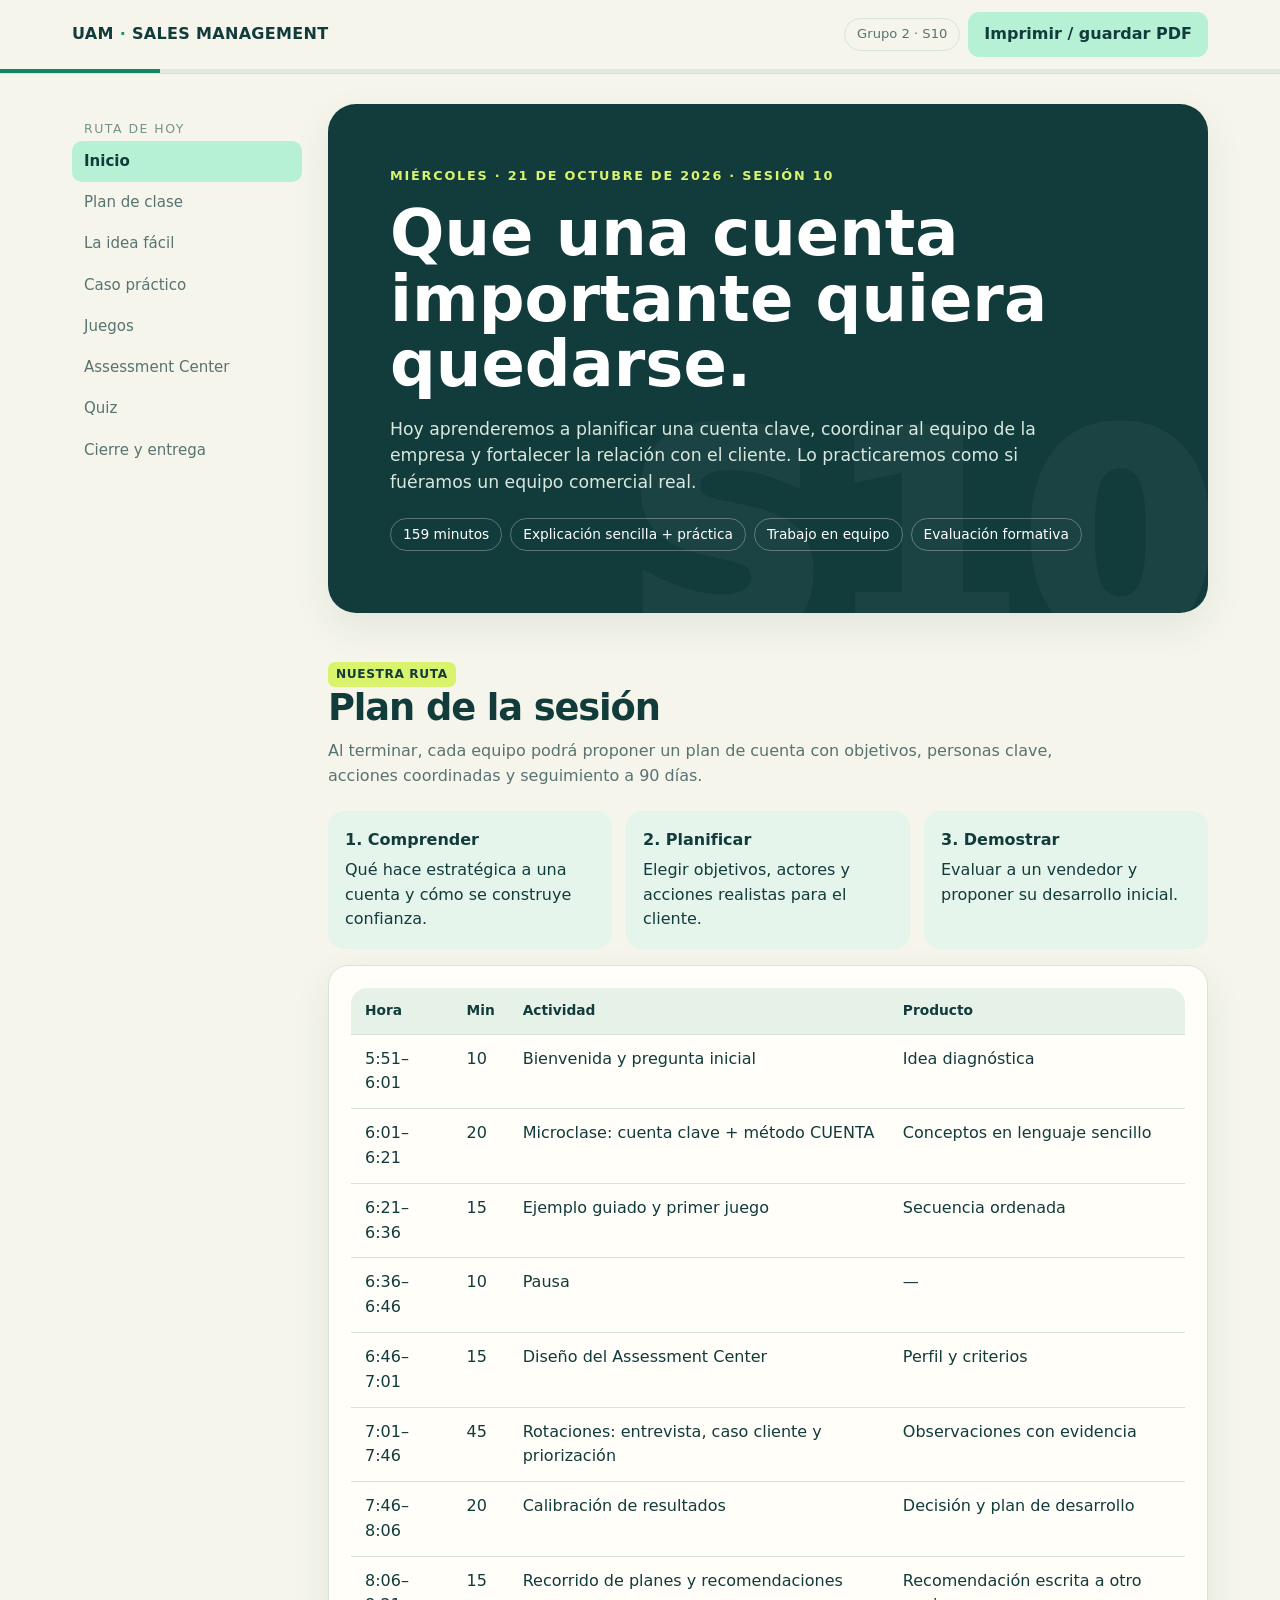
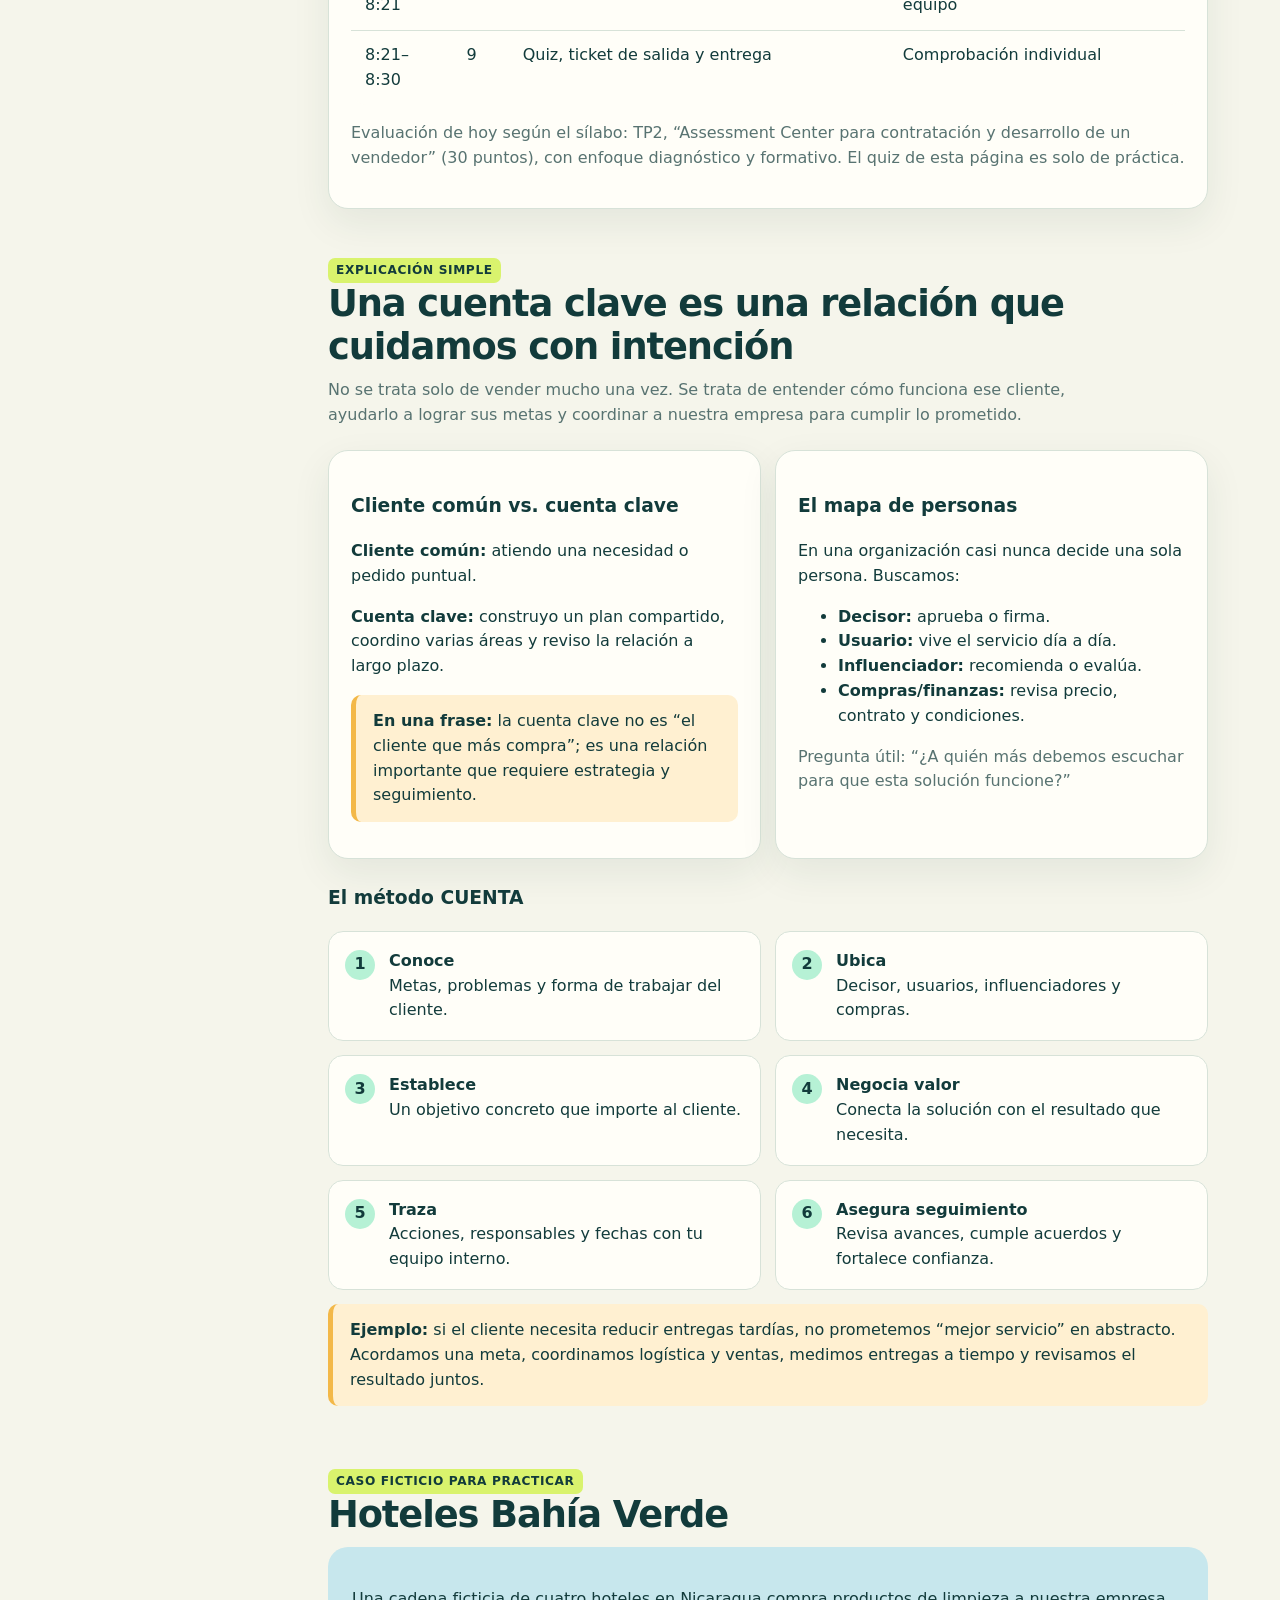
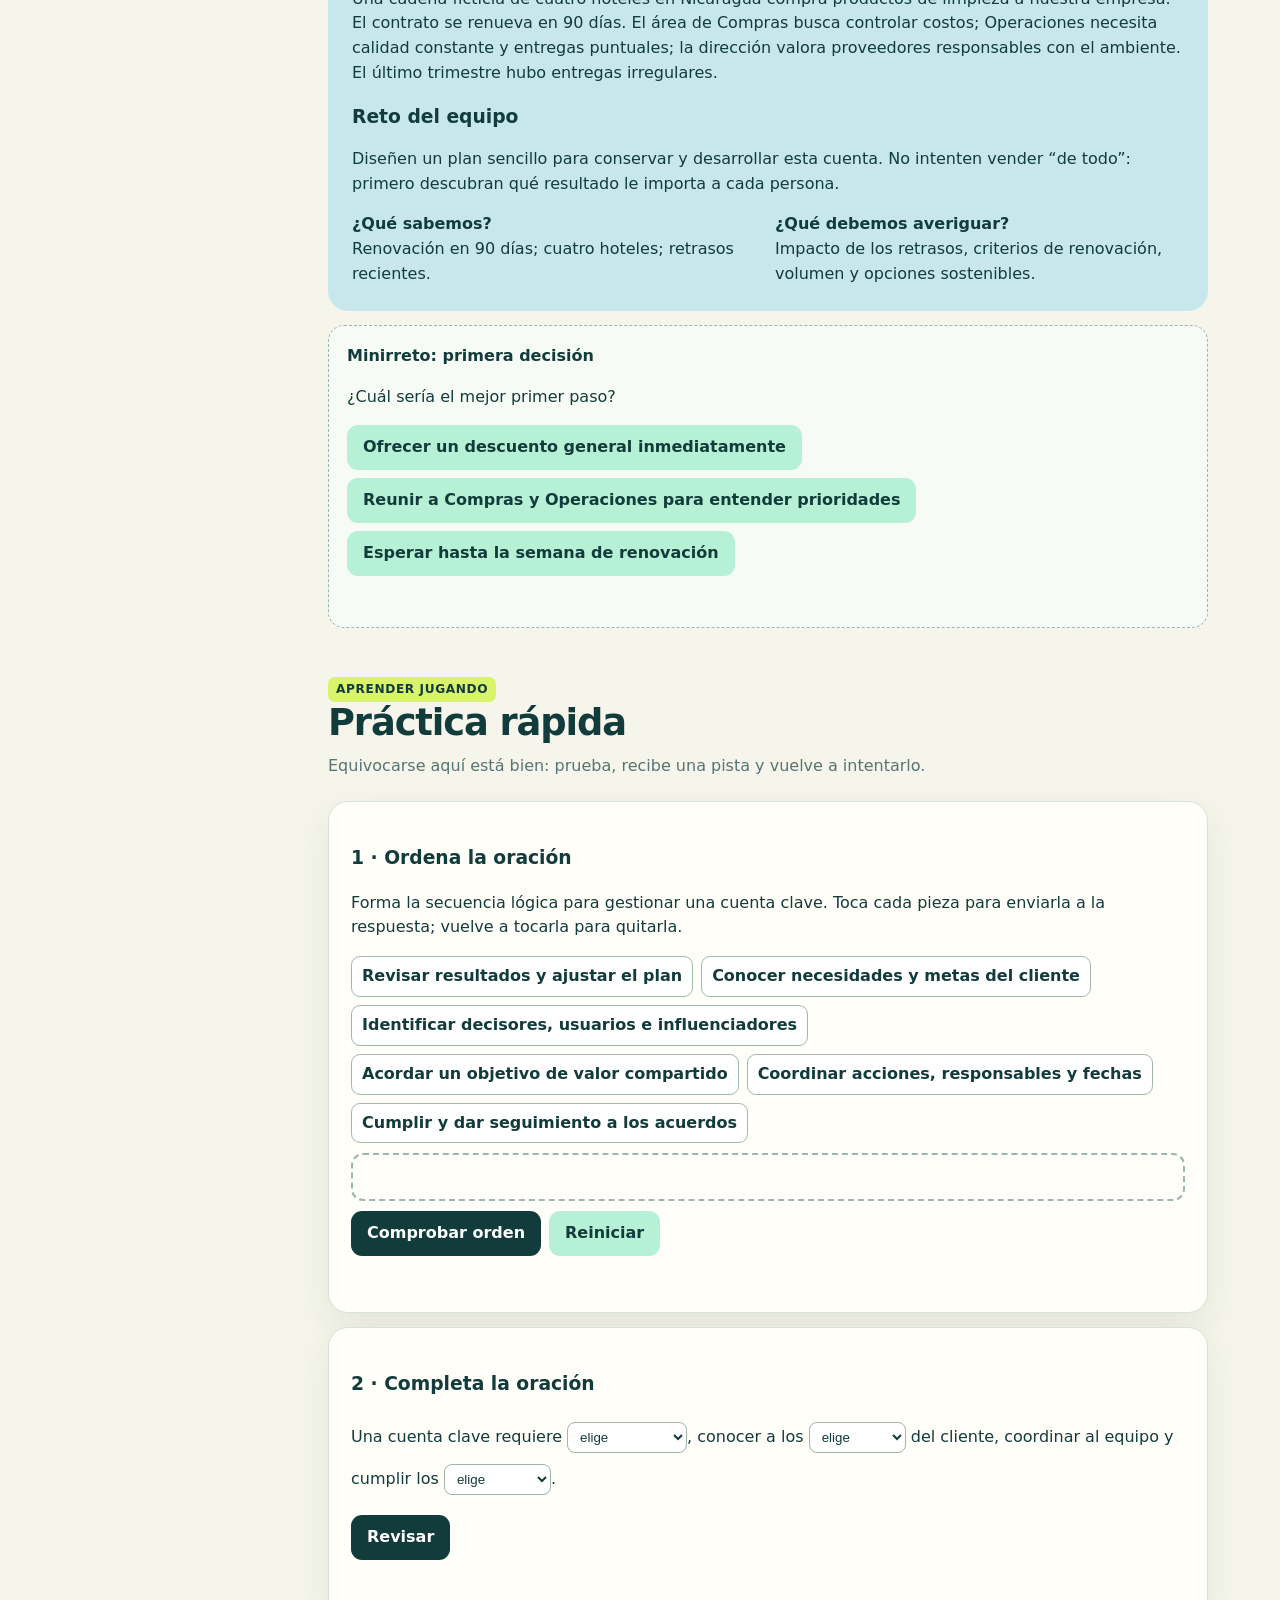
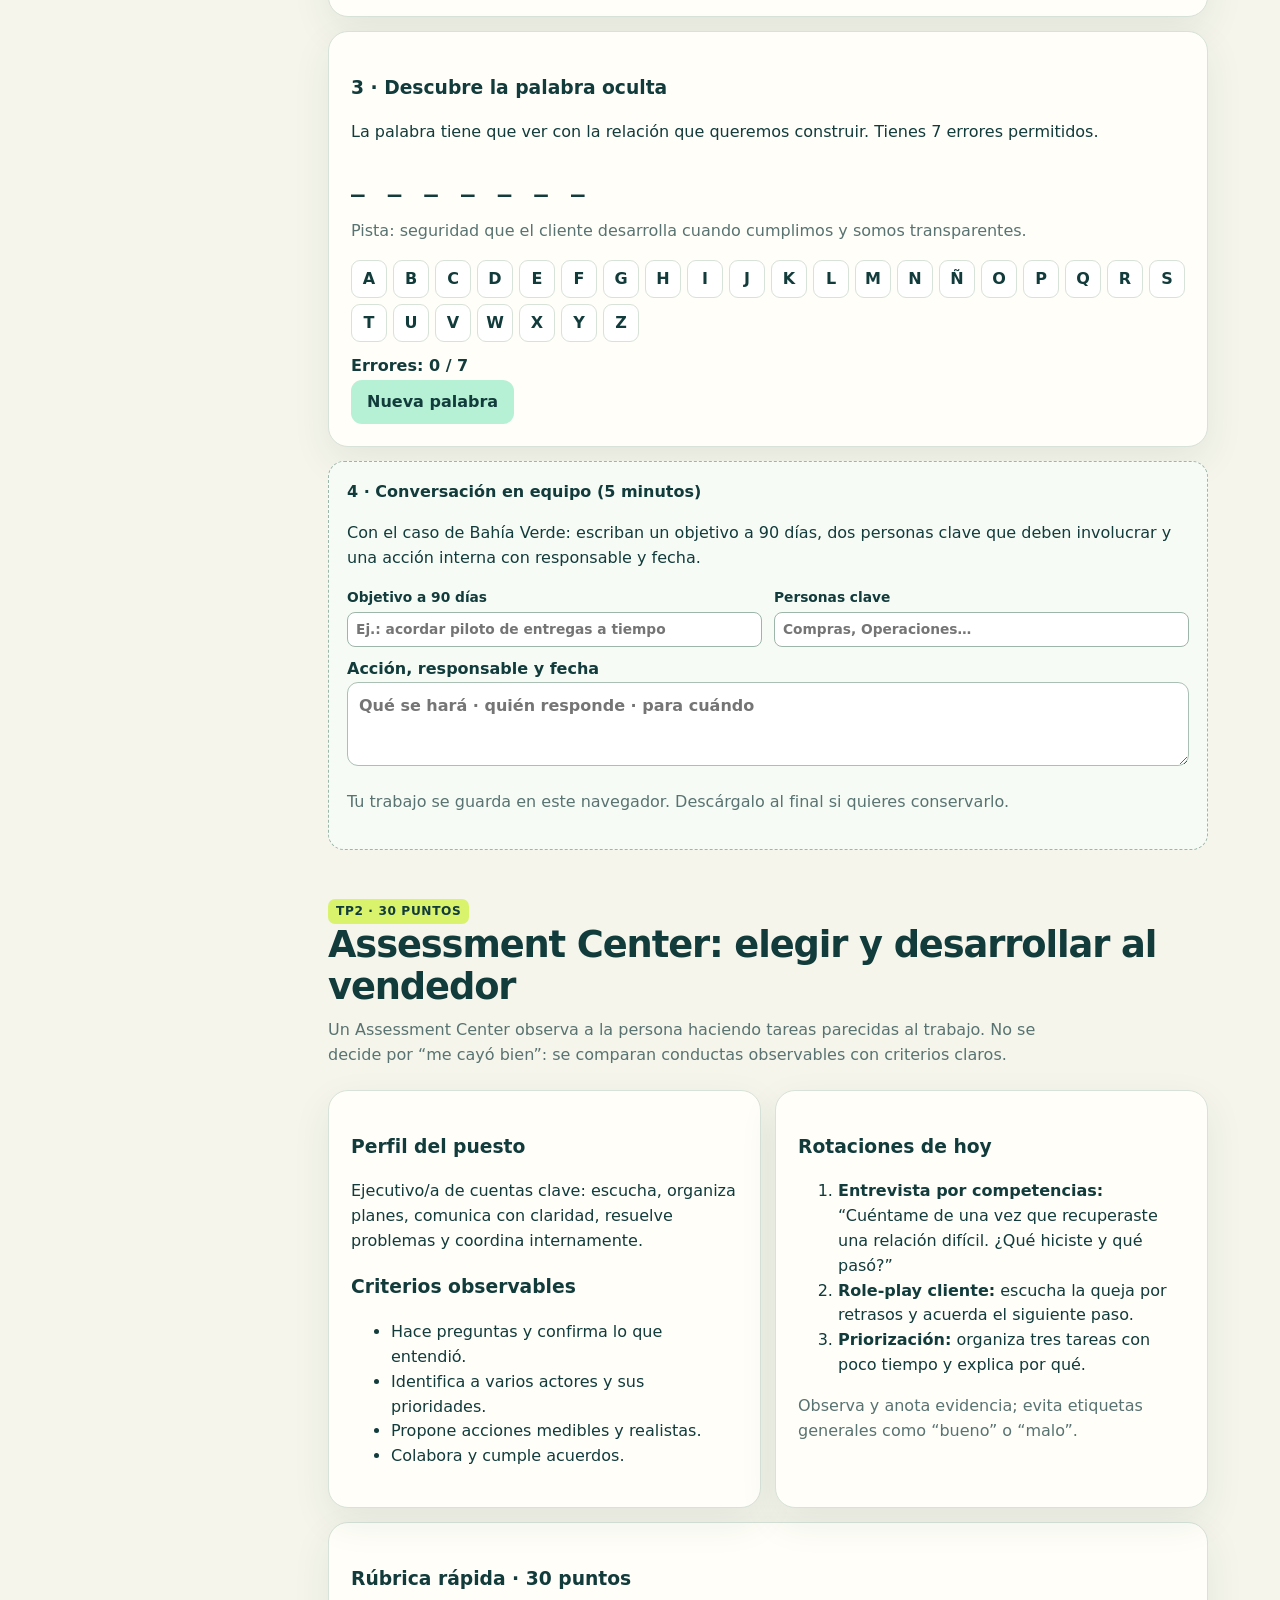
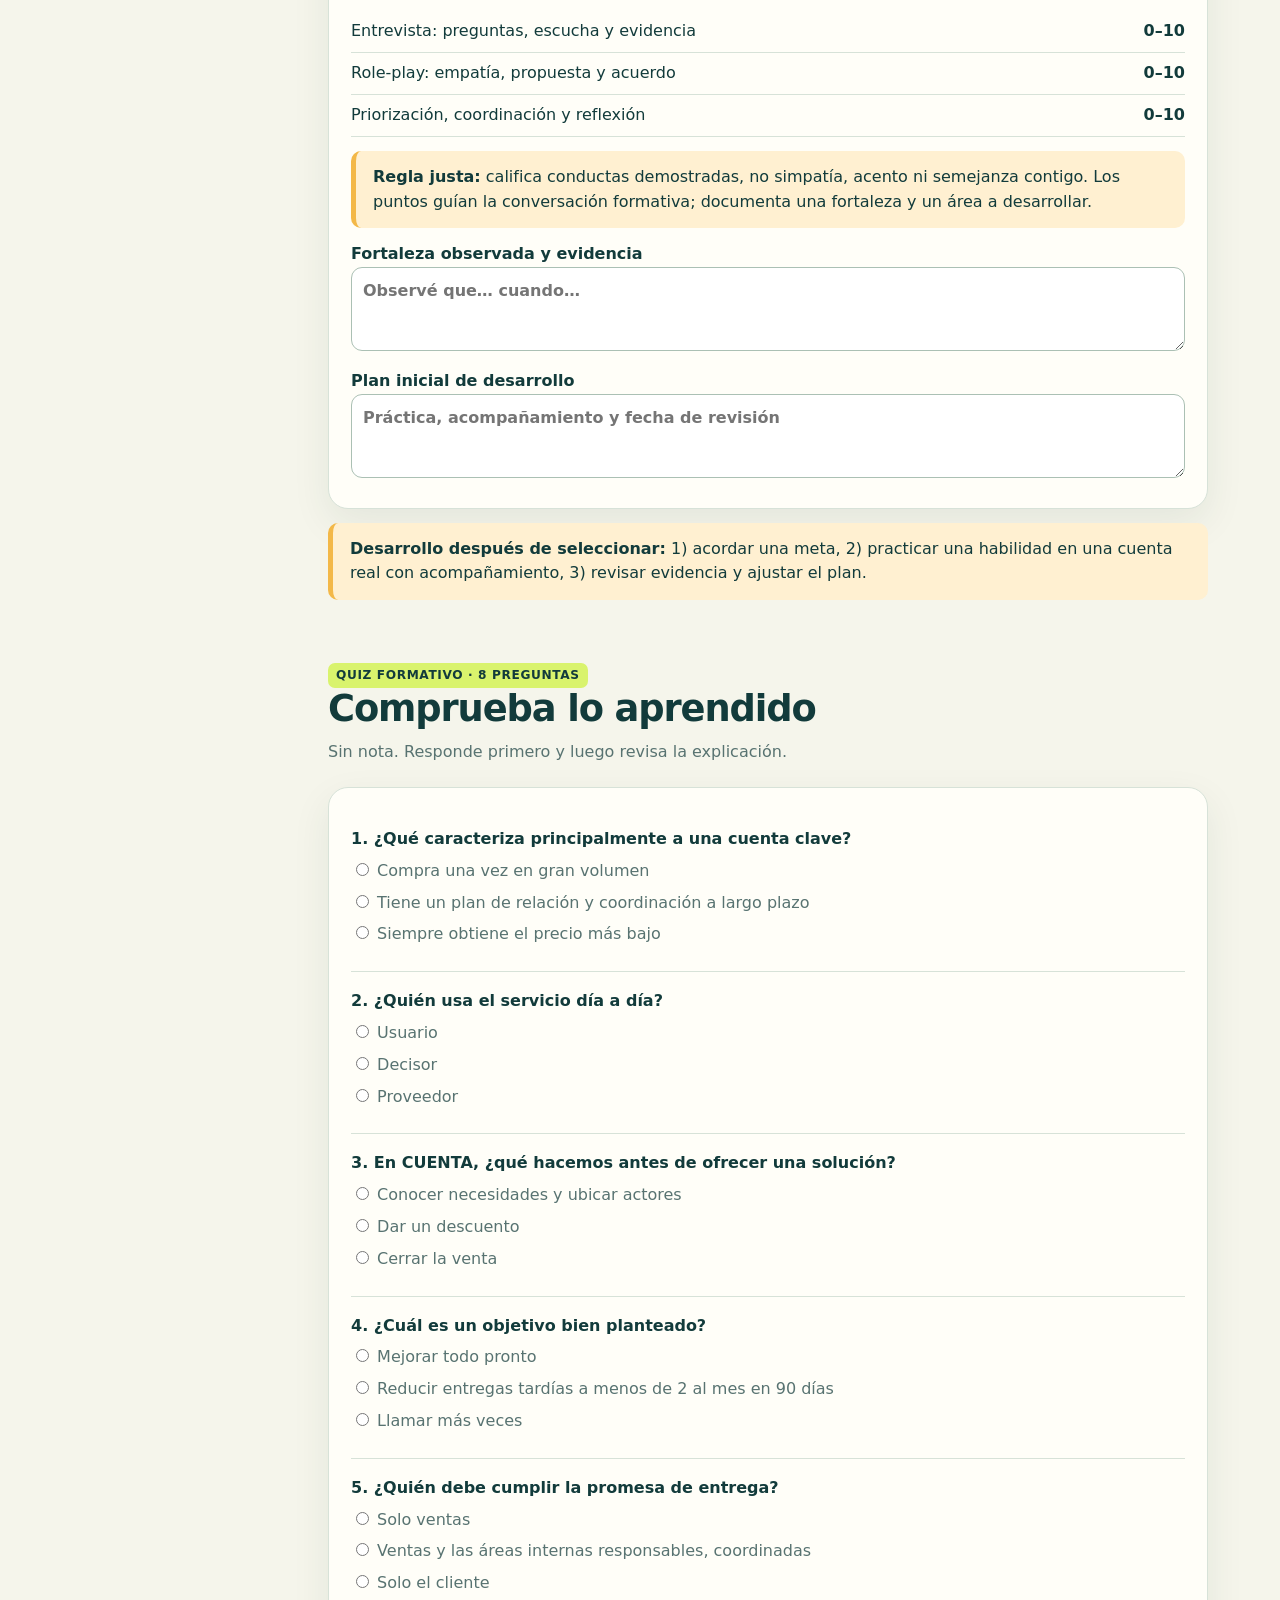
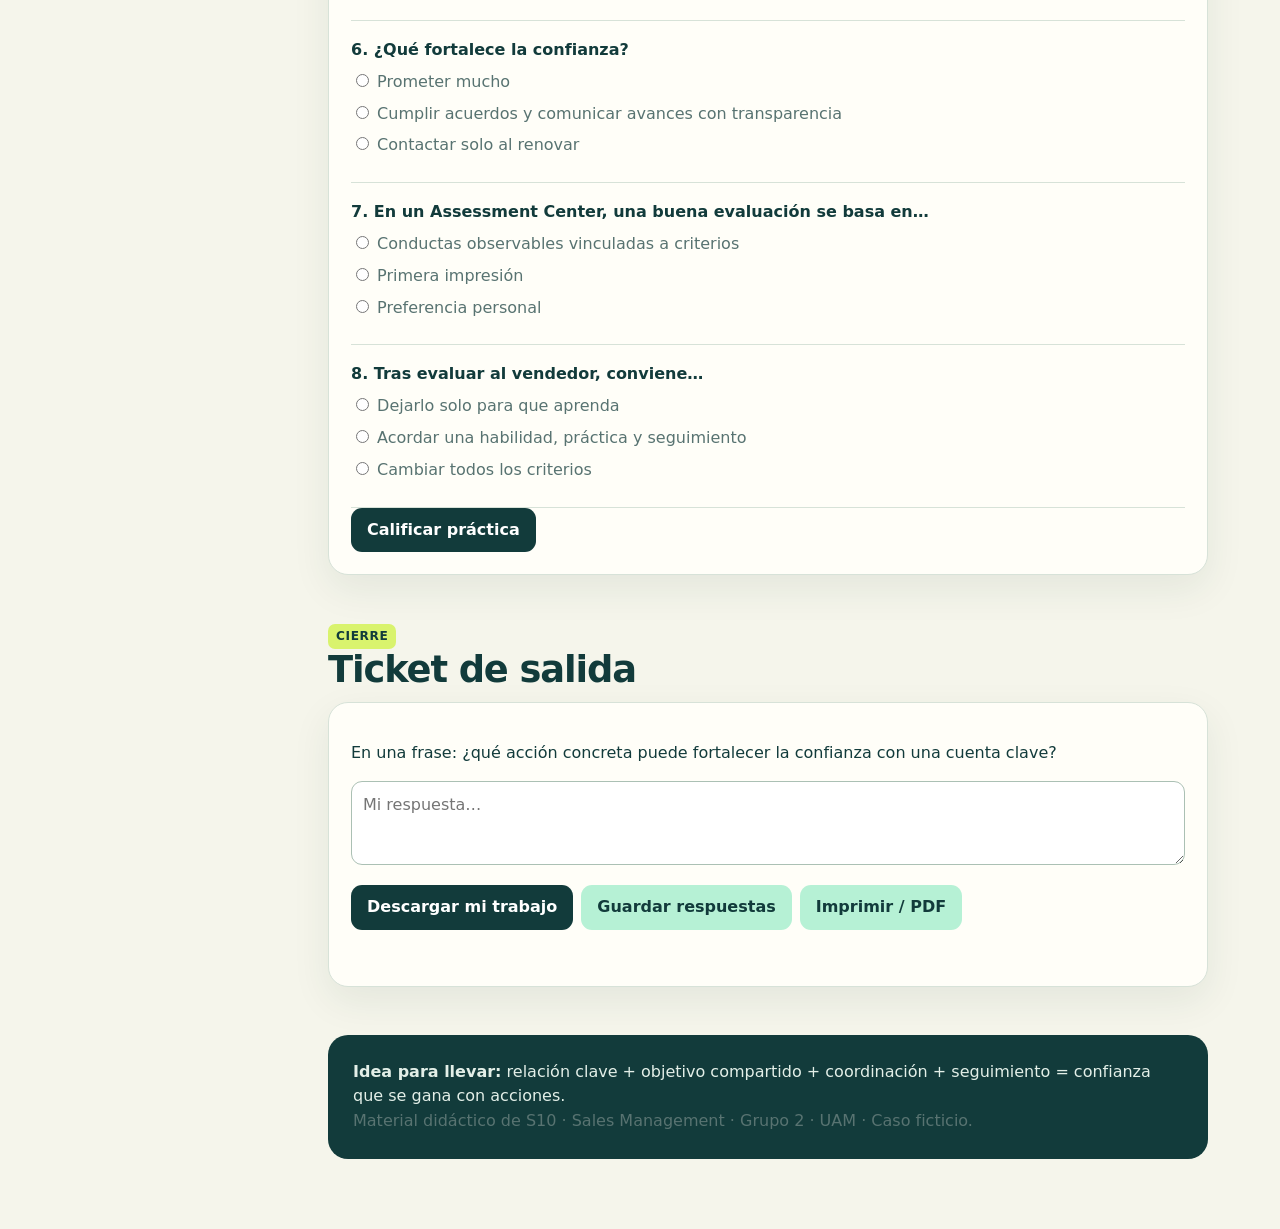
==== s10/index.html @ 066bbe4c "Add interactive Sales Management S10 lesson" ====
<!doctype html>
<html lang="es">
<head>
<meta charset="utf-8"><meta name="viewport" content="width=device-width,initial-scale=1">
<meta name="description" content="Clase interactiva S10 de Sales Management: planificación de cuentas clave, coordinación interna y desarrollo de relaciones.">
<title>S10 · Cuentas clave | Sales Management</title>
<style>
:root{--ink:#123b3b;--muted:#587371;--paper:#f5f5eb;--white:#fffef8;--mint:#b6f1d5;--lime:#d9f36d;--coral:#ff8068;--blue:#c7e7ed;--line:#d7e2d8;--shadow:0 14px 38px #163d3514}*{box-sizing:border-box}body{margin:0;color:var(--ink);font:16px/1.55 "Segoe UI",system-ui,sans-serif;background:var(--paper)}button,input,textarea{font:inherit}button{cursor:pointer;color:inherit}.top{position:sticky;top:0;z-index:5;background:#f5f5ebed;backdrop-filter:blur(12px);border-bottom:1px solid var(--line)}.topin{max-width:1180px;margin:auto;padding:12px 22px;display:flex;align-items:center;justify-content:space-between;gap:14px}.brand{font-weight:900;letter-spacing:.02em}.brand i{font-style:normal;color:#1b9272}.pill{border:1px solid var(--line);border-radius:99px;padding:5px 12px;font-size:.82rem;color:var(--muted)}.progress{height:4px;background:#e4e9dd}.progress b{display:block;height:100%;width:0;background:#138664;transition:width .3s}.layout{max-width:1180px;margin:auto;padding:30px 22px 70px;display:grid;grid-template-columns:230px 1fr;gap:26px}.side{position:sticky;top:82px;align-self:start;padding:12px 0}.side a{display:block;text-decoration:none;color:var(--muted);padding:9px 12px;border-radius:10px;font-size:.94rem}.side a:hover,.side a.on{background:var(--mint);color:var(--ink);font-weight:700}.side .small{font-size:.78rem;text-transform:uppercase;letter-spacing:.12em;padding:18px 12px 5px;color:#78918a}.hero{background:var(--ink);color:white;border-radius:28px;padding:clamp(26px,6vw,62px);position:relative;overflow:hidden;box-shadow:var(--shadow)}.hero:after{content:"S10";position:absolute;right:-4px;bottom:-70px;font-size:clamp(120px,22vw,280px);line-height:1;font-weight:950;color:#ffffff0b}.eyebrow{font-size:.8rem;letter-spacing:.14em;text-transform:uppercase;color:var(--lime);font-weight:800}.hero h1{font-size:clamp(2.1rem,5vw,4.4rem);line-height:1.03;max-width:770px;margin:15px 0}.hero p{max-width:680px;color:#d8e8df;font-size:1.08rem}.chips{display:flex;flex-wrap:wrap;gap:8px;margin-top:22px}.chips span{border:1px solid #ffffff4c;border-radius:99px;padding:5px 12px;font-size:.86rem}.section{padding-top:48px;scroll-margin-top:80px}.section h2{font-size:clamp(1.55rem,3vw,2.3rem);line-height:1.15;margin:0 0 10px;letter-spacing:-.03em}.lead{color:var(--muted);max-width:760px;margin:0 0 22px}.card{background:var(--white);border:1px solid var(--line);border-radius:20px;padding:22px;box-shadow:var(--shadow)}.grid2{display:grid;grid-template-columns:repeat(2,minmax(0,1fr));gap:14px}.grid3{display:grid;grid-template-columns:repeat(3,minmax(0,1fr));gap:14px}.tag{display:inline-block;background:var(--lime);border-radius:7px;padding:3px 8px;font-size:.76rem;font-weight:850;text-transform:uppercase;letter-spacing:.05em}.muted{color:var(--muted)}.objective{padding:17px;border-radius:16px;background:#e5f5eb}.objective strong{display:block;margin-bottom:5px}.table{width:100%;border-collapse:collapse;background:var(--white);border-radius:16px;overflow:hidden}.table th,.table td{text-align:left;padding:12px 14px;border-bottom:1px solid var(--line);vertical-align:top}.table th{background:#e6f2e8;font-size:.86rem}.table tr:last-child td{border:0}.steps{counter-reset:step}.step{position:relative;padding:17px 16px 17px 60px;background:var(--white);border:1px solid var(--line);border-radius:15px}.step:before{counter-increment:step;content:counter(step);position:absolute;left:16px;top:18px;width:30px;height:30px;display:grid;place-items:center;background:var(--mint);border-radius:50%;font-weight:900}.step b{display:block}.mnemonic{display:flex;align-items:center;gap:12px}.mnemonic em{font-style:normal;font-weight:950;font-size:1.6rem;color:#138664;width:28px}.callout{background:#fff0d1;border-left:5px solid #f3b848;border-radius:10px;padding:14px 17px;margin:14px 0}.case{background:var(--blue);border-radius:20px;padding:24px}.case h3{margin:8px 0}.activity{border:1px dashed #9bb7ab;background:#f7fbf5;padding:18px;border-radius:16px;margin-top:14px}.btn{border:0;background:var(--ink);color:white;font-weight:750;padding:10px 16px;border-radius:11px}.btn:hover{background:#1b715c}.btn.alt{background:var(--mint);color:var(--ink)}.btn.coral{background:var(--coral);color:#311f18}.row{display:flex;flex-wrap:wrap;gap:8px;align-items:center}.answer{min-height:48px;border:2px dashed #99b8aa;border-radius:12px;padding:9px;margin:10px 0;display:flex;flex-wrap:wrap;gap:7px}.token{border:1px solid #9fb9ad;border-radius:9px;background:white;padding:7px 10px;font-weight:650}.token:disabled{opacity:.42}.feedback{font-weight:750;min-height:1.6em;margin-top:8px}.ok{color:#11744e}.no{color:#ad4837}.blanks{line-height:2.6}.blanks select,.field{background:white;border:1px solid #9eb5aa;border-radius:8px;padding:6px 8px;color:var(--ink)}.hangletters{display:flex;flex-wrap:wrap;gap:6px;margin:12px 0}.hangletters button{width:36px;height:38px;border:1px solid var(--line);border-radius:9px;background:white;font-weight:800}.hangletters button:disabled{opacity:.35}.word{font-size:1.7rem;font-weight:900;letter-spacing:.25em}.quizq{padding:17px 0;border-bottom:1px solid var(--line)}.quizq:last-child{border:0}.quizq label{display:block;margin:7px 0;color:var(--muted);cursor:pointer}.quizq input{accent-color:#138664}.rubric{display:grid;grid-template-columns:1fr auto;gap:8px;padding:8px 0;border-bottom:1px solid var(--line)}textarea{width:100%;min-height:84px;border:1px solid #abc0b4;border-radius:11px;padding:11px;background:white;color:var(--ink)}.inputs{display:grid;grid-template-columns:repeat(2,1fr);gap:12px}.inputs label{font-size:.86rem;font-weight:750}.inputs input{width:100%;margin-top:4px}.footer{margin-top:48px;padding:25px;background:var(--ink);color:#e3efe8;border-radius:20px}.toast{position:fixed;bottom:20px;right:20px;background:var(--ink);color:white;padding:11px 15px;border-radius:12px;opacity:0;transition:.3s;z-index:7}.toast.show{opacity:1}.hide{display:none!important}@media(max-width:820px){.layout{grid-template-columns:1fr}.side{position:static;display:flex;overflow:auto;padding:0;gap:4px}.side .small{display:none}.side a{white-space:nowrap}.grid3{grid-template-columns:1fr 1fr}}@media(max-width:560px){.grid2,.grid3,.inputs{grid-template-columns:1fr}.layout{padding:18px 14px 45px}.hero{border-radius:20px}.table{font-size:.88rem}.table th,.table td{padding:9px 8px}.topin{padding:10px 14px}}
</style>
</head>
<body>
<header class="top"><div class="topin"><div class="brand">UAM <i>·</i> SALES MANAGEMENT</div><div class="row"><span class="pill">Grupo 2 · S10</span><button class="btn alt" onclick="window.print()">Imprimir / guardar PDF</button></div></div><div class="progress"><b id="progress"></b></div></header>
<div class="layout"><nav class="side" id="nav"><span class="small">Ruta de hoy</span><a href="#inicio">Inicio</a><a href="#plan">Plan de clase</a><a href="#ideas">La idea fácil</a><a href="#caso">Caso práctico</a><a href="#juegos">Juegos</a><a href="#assessment">Assessment Center</a><a href="#quiz">Quiz</a><a href="#salida">Cierre y entrega</a></nav>
<main>
<section class="hero" id="inicio"><div class="eyebrow">Miércoles · 21 de octubre de 2026 · Sesión 10</div><h1>Que una cuenta importante quiera quedarse.</h1><p>Hoy aprenderemos a planificar una cuenta clave, coordinar al equipo de la empresa y fortalecer la relación con el cliente. Lo practicaremos como si fuéramos un equipo comercial real.</p><div class="chips"><span>159 minutos</span><span>Explicación sencilla + práctica</span><span>Trabajo en equipo</span><span>Evaluación formativa</span></div></section>
<section class="section" id="plan"><span class="tag">Nuestra ruta</span><h2>Plan de la sesión</h2><p class="lead">Al terminar, cada equipo podrá proponer un plan de cuenta con objetivos, personas clave, acciones coordinadas y seguimiento a 90 días.</p><div class="grid3"><div class="objective"><strong>1. Comprender</strong>Qué hace estratégica a una cuenta y cómo se construye confianza.</div><div class="objective"><strong>2. Planificar</strong>Elegir objetivos, actores y acciones realistas para el cliente.</div><div class="objective"><strong>3. Demostrar</strong>Evaluar a un vendedor y proponer su desarrollo inicial.</div></div><div class="card" style="margin-top:16px;overflow:auto"><table class="table"><thead><tr><th>Hora</th><th>Min</th><th>Actividad</th><th>Producto</th></tr></thead><tbody><tr><td>5:51–6:01</td><td>10</td><td>Bienvenida y pregunta inicial</td><td>Idea diagnóstica</td></tr><tr><td>6:01–6:21</td><td>20</td><td>Microclase: cuenta clave + método CUENTA</td><td>Conceptos en lenguaje sencillo</td></tr><tr><td>6:21–6:36</td><td>15</td><td>Ejemplo guiado y primer juego</td><td>Secuencia ordenada</td></tr><tr><td>6:36–6:46</td><td>10</td><td>Pausa</td><td>—</td></tr><tr><td>6:46–7:01</td><td>15</td><td>Diseño del Assessment Center</td><td>Perfil y criterios</td></tr><tr><td>7:01–7:46</td><td>45</td><td>Rotaciones: entrevista, caso cliente y priorización</td><td>Observaciones con evidencia</td></tr><tr><td>7:46–8:06</td><td>20</td><td>Calibración de resultados</td><td>Decisión y plan de desarrollo</td></tr><tr><td>8:06–8:21</td><td>15</td><td>Recorrido de planes y recomendaciones</td><td>Recomendación escrita a otro equipo</td></tr><tr><td>8:21–8:30</td><td>9</td><td>Quiz, ticket de salida y entrega</td><td>Comprobación individual</td></tr></tbody></table><p class="muted">Evaluación de hoy según el sílabo: TP2, “Assessment Center para contratación y desarrollo de un vendedor” (30 puntos), con enfoque diagnóstico y formativo. El quiz de esta página es solo de práctica.</p></div></section>
<section class="section" id="ideas"><span class="tag">Explicación simple</span><h2>Una cuenta clave es una relación que cuidamos con intención</h2><p class="lead">No se trata solo de vender mucho una vez. Se trata de entender cómo funciona ese cliente, ayudarlo a lograr sus metas y coordinar a nuestra empresa para cumplir lo prometido.</p><div class="grid2"><div class="card"><h3>Cliente común vs. cuenta clave</h3><p><b>Cliente común:</b> atiendo una necesidad o pedido puntual.</p><p><b>Cuenta clave:</b> construyo un plan compartido, coordino varias áreas y reviso la relación a largo plazo.</p><div class="callout"><b>En una frase:</b> la cuenta clave no es “el cliente que más compra”; es una relación importante que requiere estrategia y seguimiento.</div></div><div class="card"><h3>El mapa de personas</h3><p>En una organización casi nunca decide una sola persona. Buscamos:</p><ul><li><b>Decisor:</b> aprueba o firma.</li><li><b>Usuario:</b> vive el servicio día a día.</li><li><b>Influenciador:</b> recomienda o evalúa.</li><li><b>Compras/finanzas:</b> revisa precio, contrato y condiciones.</li></ul><p class="muted">Pregunta útil: “¿A quién más debemos escuchar para que esta solución funcione?”</p></div></div><h3 style="margin-top:24px">El método CUENTA</h3><div class="grid2 steps"><div class="step"><b>Conoce</b>Metas, problemas y forma de trabajar del cliente.</div><div class="step"><b>Ubica</b>Decisor, usuarios, influenciadores y compras.</div><div class="step"><b>Establece</b>Un objetivo concreto que importe al cliente.</div><div class="step"><b>Negocia valor</b>Conecta la solución con el resultado que necesita.</div><div class="step"><b>Traza</b>Acciones, responsables y fechas con tu equipo interno.</div><div class="step"><b>Asegura seguimiento</b>Revisa avances, cumple acuerdos y fortalece confianza.</div></div><div class="callout"><b>Ejemplo:</b> si el cliente necesita reducir entregas tardías, no prometemos “mejor servicio” en abstracto. Acordamos una meta, coordinamos logística y ventas, medimos entregas a tiempo y revisamos el resultado juntos.</div></section>
<section class="section" id="caso"><span class="tag">Caso ficticio para practicar</span><h2>Hoteles Bahía Verde</h2><div class="case"><p>Una cadena ficticia de cuatro hoteles en Nicaragua compra productos de limpieza a nuestra empresa. El contrato se renueva en 90 días. El área de Compras busca controlar costos; Operaciones necesita calidad constante y entregas puntuales; la dirección valora proveedores responsables con el ambiente. El último trimestre hubo entregas irregulares.</p><h3>Reto del equipo</h3><p>Diseñen un plan sencillo para conservar y desarrollar esta cuenta. No intenten vender “de todo”: primero descubran qué resultado le importa a cada persona.</p><div class="grid2"><div><b>¿Qué sabemos?</b><br>Renovación en 90 días; cuatro hoteles; retrasos recientes.</div><div><b>¿Qué debemos averiguar?</b><br>Impacto de los retrasos, criterios de renovación, volumen y opciones sostenibles.</div></div></div><div class="activity"><b>Minirreto: primera decisión</b><p>¿Cuál sería el mejor primer paso?</p><div class="row"><button class="btn alt" onclick="pick(this,false,'Primero escucha a las áreas y valida qué problema tiene más impacto.')">Ofrecer un descuento general inmediatamente</button><button class="btn alt" onclick="pick(this,true,'¡Eso! Antes de ofrecer, identifica necesidades y personas involucradas.')">Reunir a Compras y Operaciones para entender prioridades</button><button class="btn alt" onclick="pick(this,false,'No conviene asumir que cambiarán de proveedor sin comprender el problema.')">Esperar hasta la semana de renovación</button></div><div class="feedback" id="casefb"></div></div></section>
<section class="section" id="juegos"><span class="tag">Aprender jugando</span><h2>Práctica rápida</h2><p class="lead">Equivocarse aquí está bien: prueba, recibe una pista y vuelve a intentarlo.</p>
<div class="card"><h3>1 · Ordena la oración</h3><p>Forma la secuencia lógica para gestionar una cuenta clave. Toca cada pieza para enviarla a la respuesta; vuelve a tocarla para quitarla.</p><div class="row" id="orderbank"></div><div class="answer" id="ordered"></div><div class="row"><button class="btn" onclick="checkOrder()">Comprobar orden</button><button class="btn alt" onclick="resetOrder()">Reiniciar</button></div><div class="feedback" id="orderfb"></div></div>
<div class="card" style="margin-top:14px"><h3>2 · Completa la oración</h3><p class="blanks">Una cuenta clave requiere <select data-answer="planificación"><option>elige</option><option>planificación</option><option>improvisación</option></select>, conocer a los <select data-answer="actores"><option>elige</option><option>actores</option><option>productos</option></select> del cliente, coordinar al equipo y cumplir los <select data-answer="acuerdos"><option>elige</option><option>acuerdos</option><option>descuentos</option></select>.</p><button class="btn" onclick="checkBlanks()">Revisar</button><div class="feedback" id="blankfb"></div></div>
<div class="card" style="margin-top:14px"><h3>3 · Descubre la palabra oculta</h3><p>La palabra tiene que ver con la relación que queremos construir. Tienes 7 errores permitidos.</p><div id="hangman" class="word"></div><p id="hanghint" class="muted">Pista: seguridad que el cliente desarrolla cuando cumplimos y somos transparentes.</p><div class="hangletters" id="letters"></div><div class="feedback" id="hangfb"></div><button class="btn alt" onclick="newHangman()">Nueva palabra</button></div>
<div class="activity"><b>4 · Conversación en equipo (5 minutos)</b><p>Con el caso de Bahía Verde: escriban un objetivo a 90 días, dos personas clave que deben involucrar y una acción interna con responsable y fecha.</p><div class="inputs"><label>Objetivo a 90 días<input class="field save" data-key="objetivo" placeholder="Ej.: acordar piloto de entregas a tiempo"></label><label>Personas clave<input class="field save" data-key="personas" placeholder="Compras, Operaciones…"></label></div><label style="display:block;margin-top:10px;font-weight:750">Acción, responsable y fecha<textarea class="save" data-key="accion" placeholder="Qué se hará · quién responde · para cuándo"></textarea></label><p class="muted">Tu trabajo se guarda en este navegador. Descárgalo al final si quieres conservarlo.</p></div></section>
<section class="section" id="assessment"><span class="tag">TP2 · 30 puntos</span><h2>Assessment Center: elegir y desarrollar al vendedor</h2><p class="lead">Un Assessment Center observa a la persona haciendo tareas parecidas al trabajo. No se decide por “me cayó bien”: se comparan conductas observables con criterios claros.</p><div class="grid2"><div class="card"><h3>Perfil del puesto</h3><p>Ejecutivo/a de cuentas clave: escucha, organiza planes, comunica con claridad, resuelve problemas y coordina internamente.</p><h3>Criterios observables</h3><ul><li>Hace preguntas y confirma lo que entendió.</li><li>Identifica a varios actores y sus prioridades.</li><li>Propone acciones medibles y realistas.</li><li>Colabora y cumple acuerdos.</li></ul></div><div class="card"><h3>Rotaciones de hoy</h3><ol><li><b>Entrevista por competencias:</b> “Cuéntame de una vez que recuperaste una relación difícil. ¿Qué hiciste y qué pasó?”</li><li><b>Role-play cliente:</b> escucha la queja por retrasos y acuerda el siguiente paso.</li><li><b>Priorización:</b> organiza tres tareas con poco tiempo y explica por qué.</li></ol><p class="muted">Observa y anota evidencia; evita etiquetas generales como “bueno” o “malo”.</p></div></div><div class="card" style="margin-top:14px"><h3>Rúbrica rápida · 30 puntos</h3><div class="rubric"><span>Entrevista: preguntas, escucha y evidencia</span><b>0–10</b></div><div class="rubric"><span>Role-play: empatía, propuesta y acuerdo</span><b>0–10</b></div><div class="rubric"><span>Priorización, coordinación y reflexión</span><b>0–10</b></div><div class="callout"><b>Regla justa:</b> califica conductas demostradas, no simpatía, acento ni semejanza contigo. Los puntos guían la conversación formativa; documenta una fortaleza y un área a desarrollar.</div><label style="font-weight:750">Fortaleza observada y evidencia<textarea class="save" data-key="fortaleza" placeholder="Observé que… cuando…"></textarea></label><label style="display:block;margin-top:10px;font-weight:750">Plan inicial de desarrollo<textarea class="save" data-key="desarrollo" placeholder="Práctica, acompañamiento y fecha de revisión"></textarea></label></div><div class="callout"><b>Desarrollo después de seleccionar:</b> 1) acordar una meta, 2) practicar una habilidad en una cuenta real con acompañamiento, 3) revisar evidencia y ajustar el plan.</div></section>
<section class="section" id="quiz"><span class="tag">Quiz formativo · 8 preguntas</span><h2>Comprueba lo aprendido</h2><p class="lead">Sin nota. Responde primero y luego revisa la explicación.</p><div class="card" id="quizbox"></div></section>
<section class="section" id="salida"><span class="tag">Cierre</span><h2>Ticket de salida</h2><div class="card"><p>En una frase: ¿qué acción concreta puede fortalecer la confianza con una cuenta clave?</p><textarea class="save" data-key="ticket" placeholder="Mi respuesta…"></textarea><div class="row" style="margin-top:12px"><button class="btn" onclick="downloadWork()">Descargar mi trabajo</button><button class="btn alt" onclick="saveWork()">Guardar respuestas</button><button class="btn alt" onclick="window.print()">Imprimir / PDF</button></div><div class="feedback" id="savefb"></div></div><div class="footer"><b>Idea para llevar:</b> relación clave + objetivo compartido + coordinación + seguimiento = confianza que se gana con acciones.<br><span class="muted">Material didáctico de S10 · Sales Management · Grupo 2 · UAM · Caso ficticio.</span></div></section>
</main></div><div class="toast" id="toast"></div>
<script>
const orderItems=['Revisar resultados y ajustar el plan','Conocer necesidades y metas del cliente','Identificar decisores, usuarios e influenciadores','Acordar un objetivo de valor compartido','Coordinar acciones, responsables y fechas','Cumplir y dar seguimiento a los acuerdos'];const orderCorrect=[1,2,3,4,5,0];let orderChosen=[];function renderOrder(){let b=document.querySelector('#orderbank');b.innerHTML='';orderItems.forEach((x,i)=>{let z=document.createElement('button');z.className='token';z.textContent=x;z.disabled=orderChosen.includes(i);z.onclick=()=>{orderChosen.push(i);renderOrder()};b.append(z)});let out=document.querySelector('#ordered');out.innerHTML='';orderChosen.forEach((idx,pos)=>{let z=document.createElement('button');z.className='token';z.textContent=(pos+1)+'. '+orderItems[idx]+' ×';z.onclick=()=>{orderChosen.splice(pos,1);renderOrder()};out.append(z)})}function resetOrder(){orderChosen=[];renderOrder();document.querySelector('#orderfb').textContent=''}function checkOrder(){let good=orderChosen.length===6&&orderChosen.every((v,i)=>v===orderCorrect[i]);feedback('orderfb',good,good?'¡Exacto! Primero entiendo, luego planifico, actúo, cumplo y reviso.':'Pista: comienza por escuchar y entender al cliente; al final revisamos resultados.')}renderOrder();function checkBlanks(){let good=[...document.querySelectorAll('.blanks select')].every(x=>x.value===x.dataset.answer);feedback('blankfb',good,good?'¡Correcto! Las cuentas importantes se gestionan con planificación y coordinación.':'Revisa las palabras: ¿qué se conoce, qué se coordina y qué se cumple?')}function feedback(id,good,msg){let e=document.getElementById(id);e.className='feedback '+(good?'ok':'no');e.textContent=msg}function pick(btn,good,msg){let e=document.querySelector('#casefb');e.className='feedback '+(good?'ok':'no');e.textContent=msg}const words=['CONFIANZA','ACTORES','VALOR','CUENTA'];let word='',guessed=new Set(),mistakes=0;function newHangman(){word=words[Math.floor(Math.random()*words.length)];guessed=new Set();mistakes=0;drawHangman()}function drawHangman(){document.querySelector('#hangman').textContent=[...word].map(x=>guessed.has(x)?x:'_').join(' ');let box=document.querySelector('#letters');box.innerHTML='';'ABCDEFGHIJKLMNÑOPQRSTUVWXYZ'.split('').forEach(l=>{let b=document.createElement('button');b.textContent=l;b.disabled=guessed.has(l)||mistakes>=7||[...word].every(x=>guessed.has(x));b.onclick=()=>{guessed.add(l);if(!word.includes(l))mistakes++;drawHangman()};box.append(b)});let won=[...word].every(x=>guessed.has(x));let fb=document.querySelector('#hangfb');fb.className='feedback '+(won?'ok':mistakes>=7?'no':'');fb.textContent=won?'¡La encontraste! '+word+' es clave en una relación de largo plazo.':mistakes>=7?'Se acabaron los intentos. La palabra era '+word+'.':'Errores: '+mistakes+' / 7'}newHangman();
const qs=[['¿Qué caracteriza principalmente a una cuenta clave?',['Compra una vez en gran volumen','Tiene un plan de relación y coordinación a largo plazo','Siempre obtiene el precio más bajo'],1,'La gestión estratégica busca valor y continuidad, no solo una venta grande.'],['¿Quién usa el servicio día a día?',['Usuario','Decisor','Proveedor'],0,'El usuario vive la experiencia cotidiana; también debemos escuchar a quien decide e influye.'],['En CUENTA, ¿qué hacemos antes de ofrecer una solución?',['Conocer necesidades y ubicar actores','Dar un descuento','Cerrar la venta'],0,'Primero entendemos el contexto y a las personas.'],['¿Cuál es un objetivo bien planteado?',['Mejorar todo pronto','Reducir entregas tardías a menos de 2 al mes en 90 días','Llamar más veces'],1,'Es concreto, medible y acotado en el tiempo.'],['¿Quién debe cumplir la promesa de entrega?',['Solo ventas','Ventas y las áreas internas responsables, coordinadas','Solo el cliente'],1,'La coordinación interna hace que la promesa al cliente sea cumplible.'],['¿Qué fortalece la confianza?',['Prometer mucho','Cumplir acuerdos y comunicar avances con transparencia','Contactar solo al renovar'],1,'La consistencia y transparencia construyen confianza.'],['En un Assessment Center, una buena evaluación se basa en…',['Conductas observables vinculadas a criterios','Primera impresión','Preferencia personal'],0,'La evidencia observable hace la evaluación más justa y útil.'],['Tras evaluar al vendedor, conviene…',['Dejarlo solo para que aprenda','Acordar una habilidad, práctica y seguimiento','Cambiar todos los criterios'],1,'El desarrollo necesita una meta, práctica y revisión.']];const qb=document.querySelector('#quizbox');qs.forEach((q,i)=>{let d=document.createElement('div');d.className='quizq';d.innerHTML='<b>'+(i+1)+'. '+q[0]+'</b>'+q[1].map((a,j)=>'<label><input type="radio" name="q'+i+'" value="'+j+'"> '+a+'</label>').join('')+'<div class="muted hide" id="ex'+i+'">'+q[3]+'</div>';qb.append(d)});qb.insertAdjacentHTML('beforeend','<button class="btn" onclick="gradeQuiz()">Calificar práctica</button> <span id="score" class="feedback"></span>');function gradeQuiz(){let score=0,answered=0;qs.forEach((q,i)=>{let v=document.querySelector('input[name=q'+i+']:checked');let ex=document.querySelector('#ex'+i);ex.classList.remove('hide');if(v){answered++;if(+v.value===q[2])score++}});let e=document.querySelector('#score');e.textContent='Resultado: '+score+'/'+qs.length+' · respondidas: '+answered+'/'+qs.length;e.className='feedback '+(score>=6?'ok':'no')}
const fields=[...document.querySelectorAll('.save')];function loadWork(){fields.forEach(x=>{let v=localStorage.getItem('s10-'+x.dataset.key);if(v!==null)x.value=v})}function saveWork(){fields.forEach(x=>localStorage.setItem('s10-'+x.dataset.key,x.value));let f=document.querySelector('#savefb');f.textContent='Guardado en este navegador.';f.className='feedback ok'}fields.forEach(x=>x.addEventListener('input',()=>localStorage.setItem('s10-'+x.dataset.key,x.value)));loadWork();function downloadWork(){saveWork();let data=fields.map(x=>x.dataset.key.toUpperCase()+':\n'+x.value).join('\n\n');let blob=new Blob(['S10 · SALES MANAGEMENT · GRUPO 2\n21 octubre 2026\n\n'+data],{type:'text/plain;charset=utf-8'});let a=document.createElement('a');a.href=URL.createObjectURL(blob);a.download='Trabajo_S10_Grupo2.txt';a.click();URL.revokeObjectURL(a.href)}
let sections=[...document.querySelectorAll('main section')];window.addEventListener('scroll',()=>{let seen=0;sections.forEach((s,i)=>{if(s.getBoundingClientRect().top<window.innerHeight*.55)seen=i});document.querySelector('#progress').style.width=((seen+1)/sections.length*100)+'%';document.querySelectorAll('#nav a').forEach(a=>a.classList.toggle('on',a.hash==='#'+sections[seen].id))});
</script></body></html>
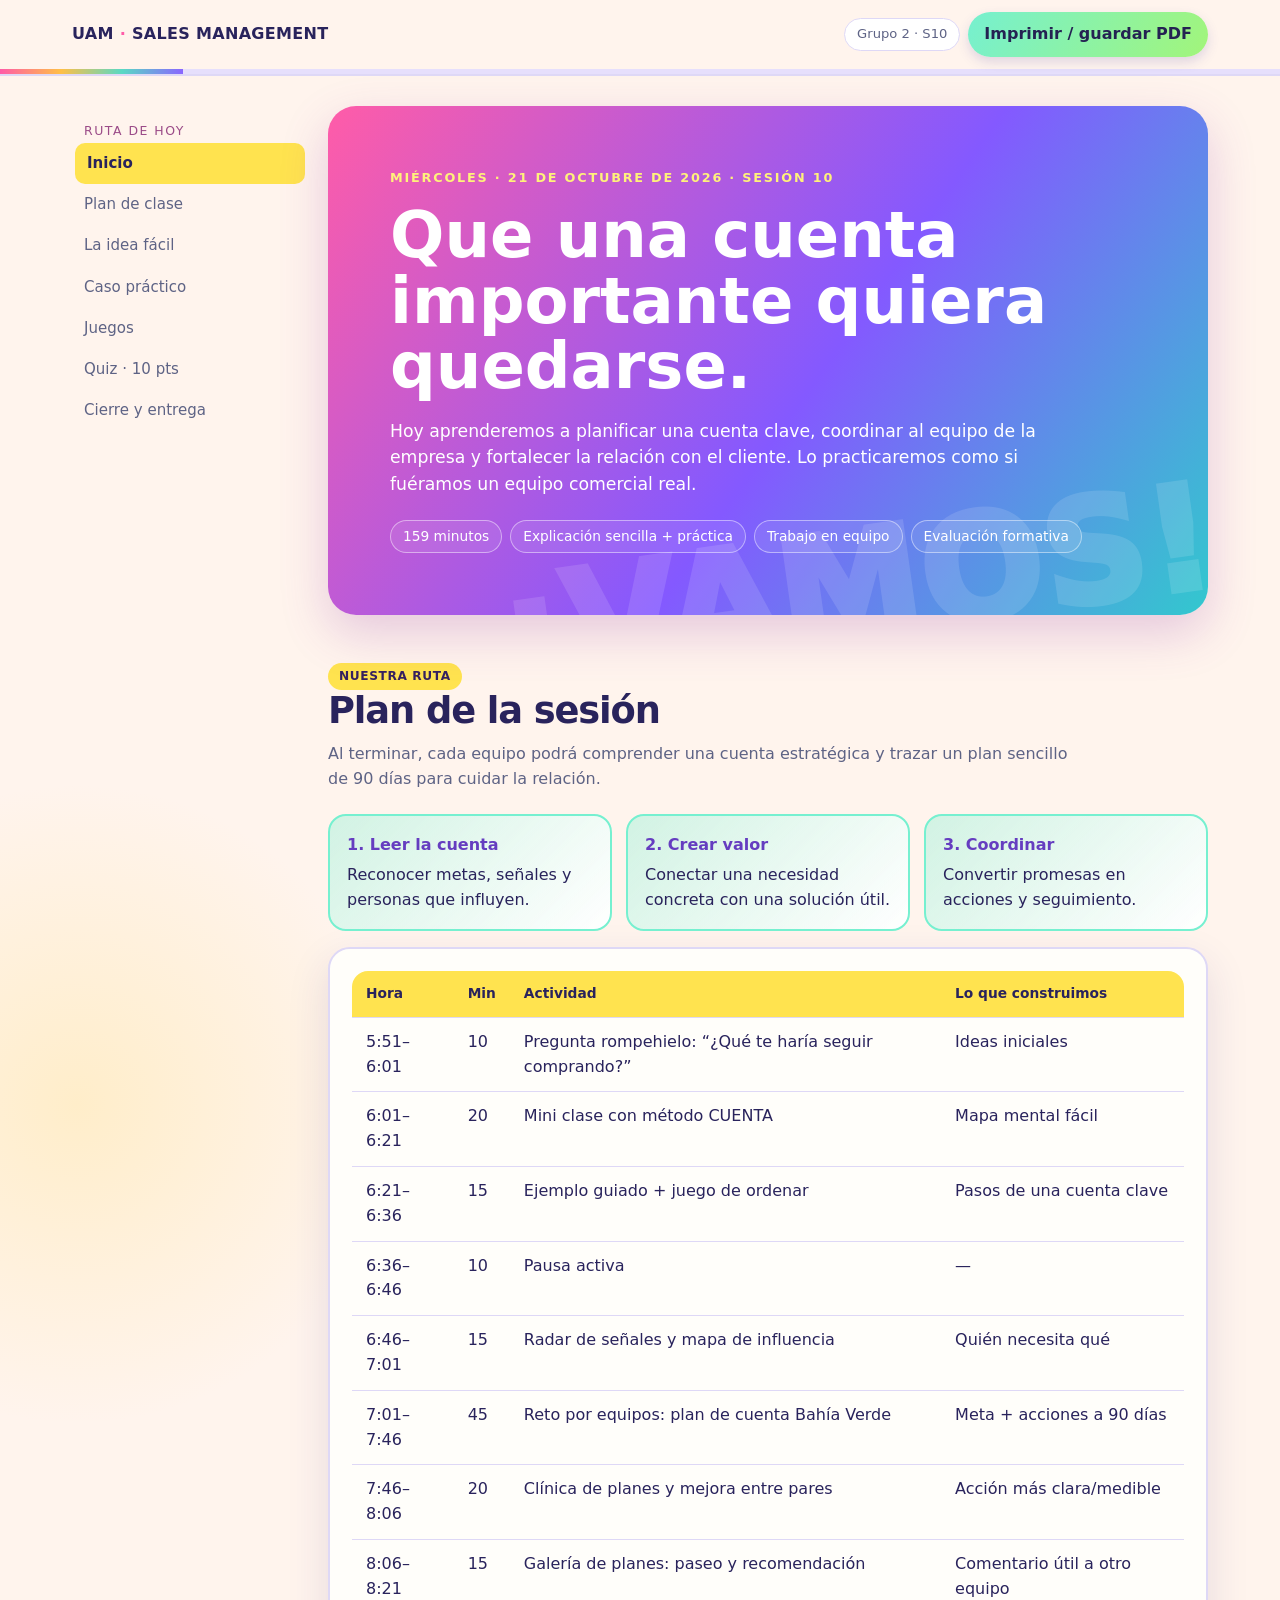
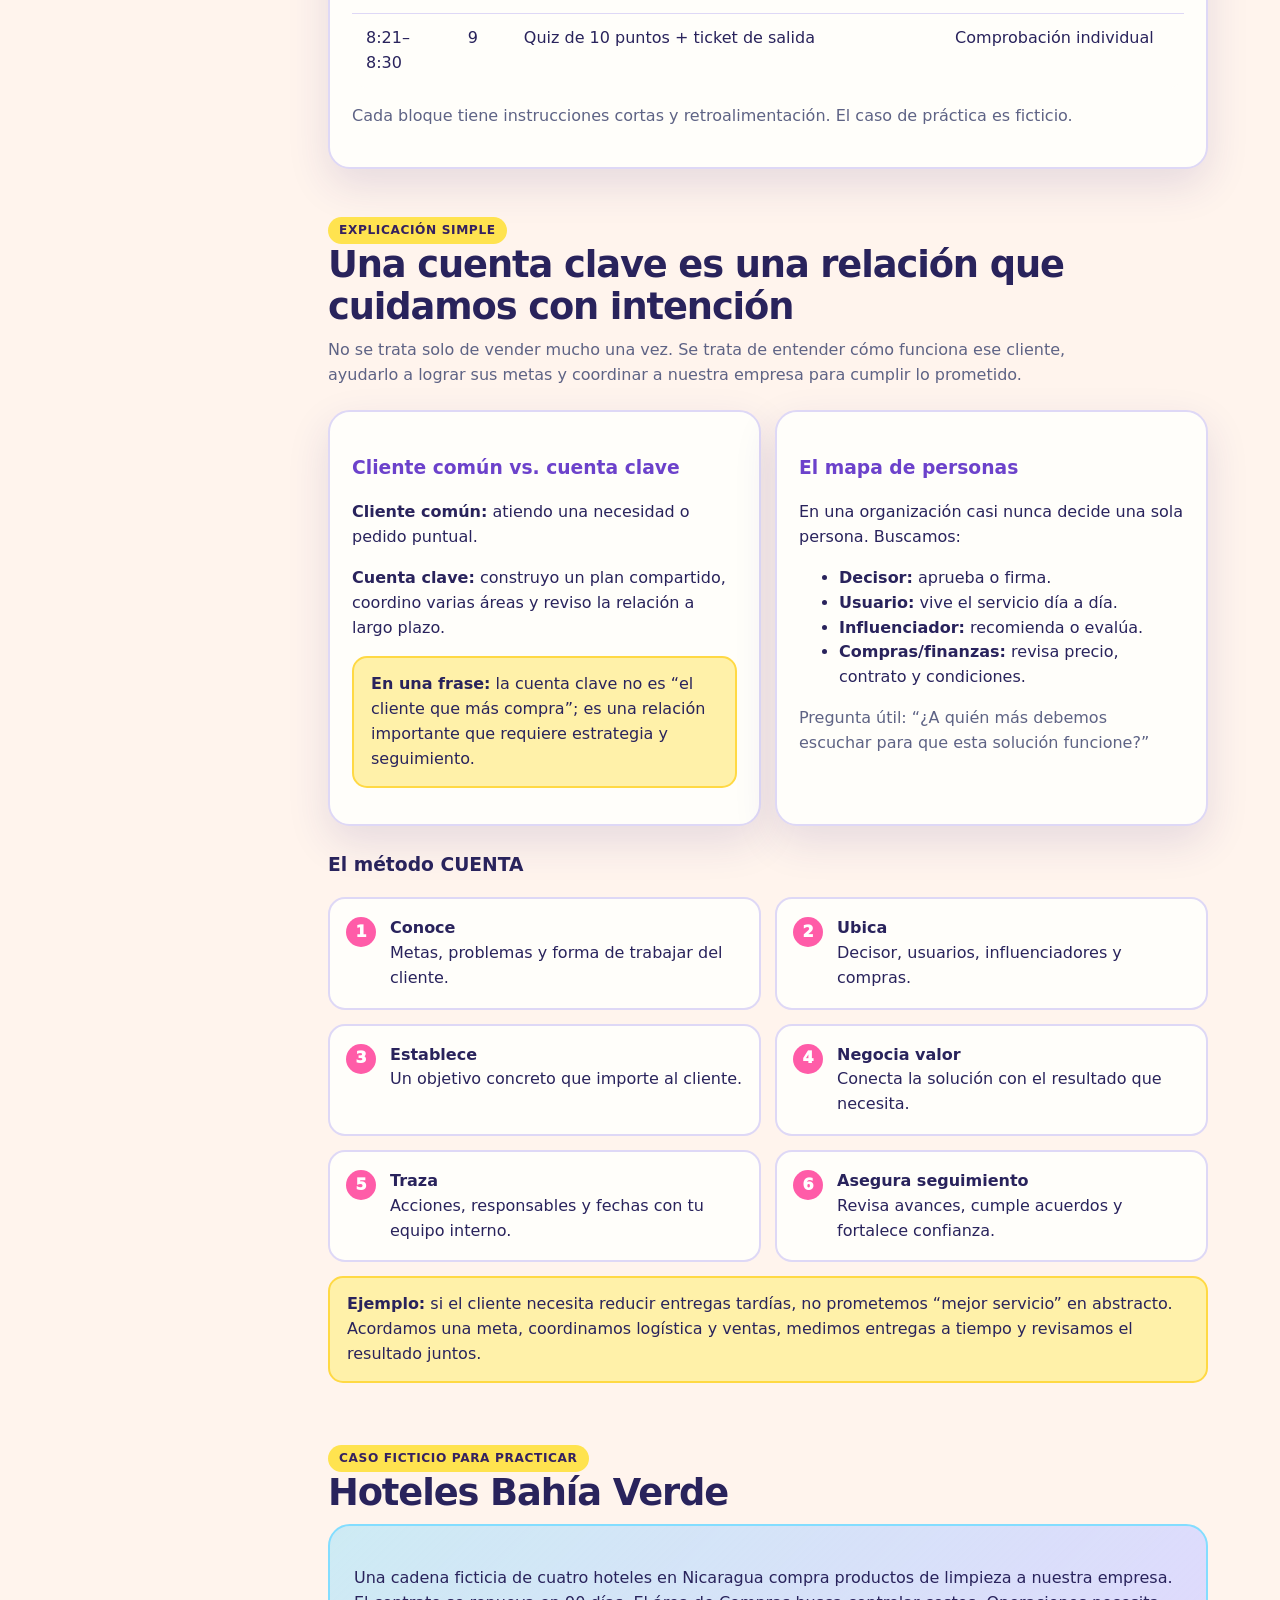
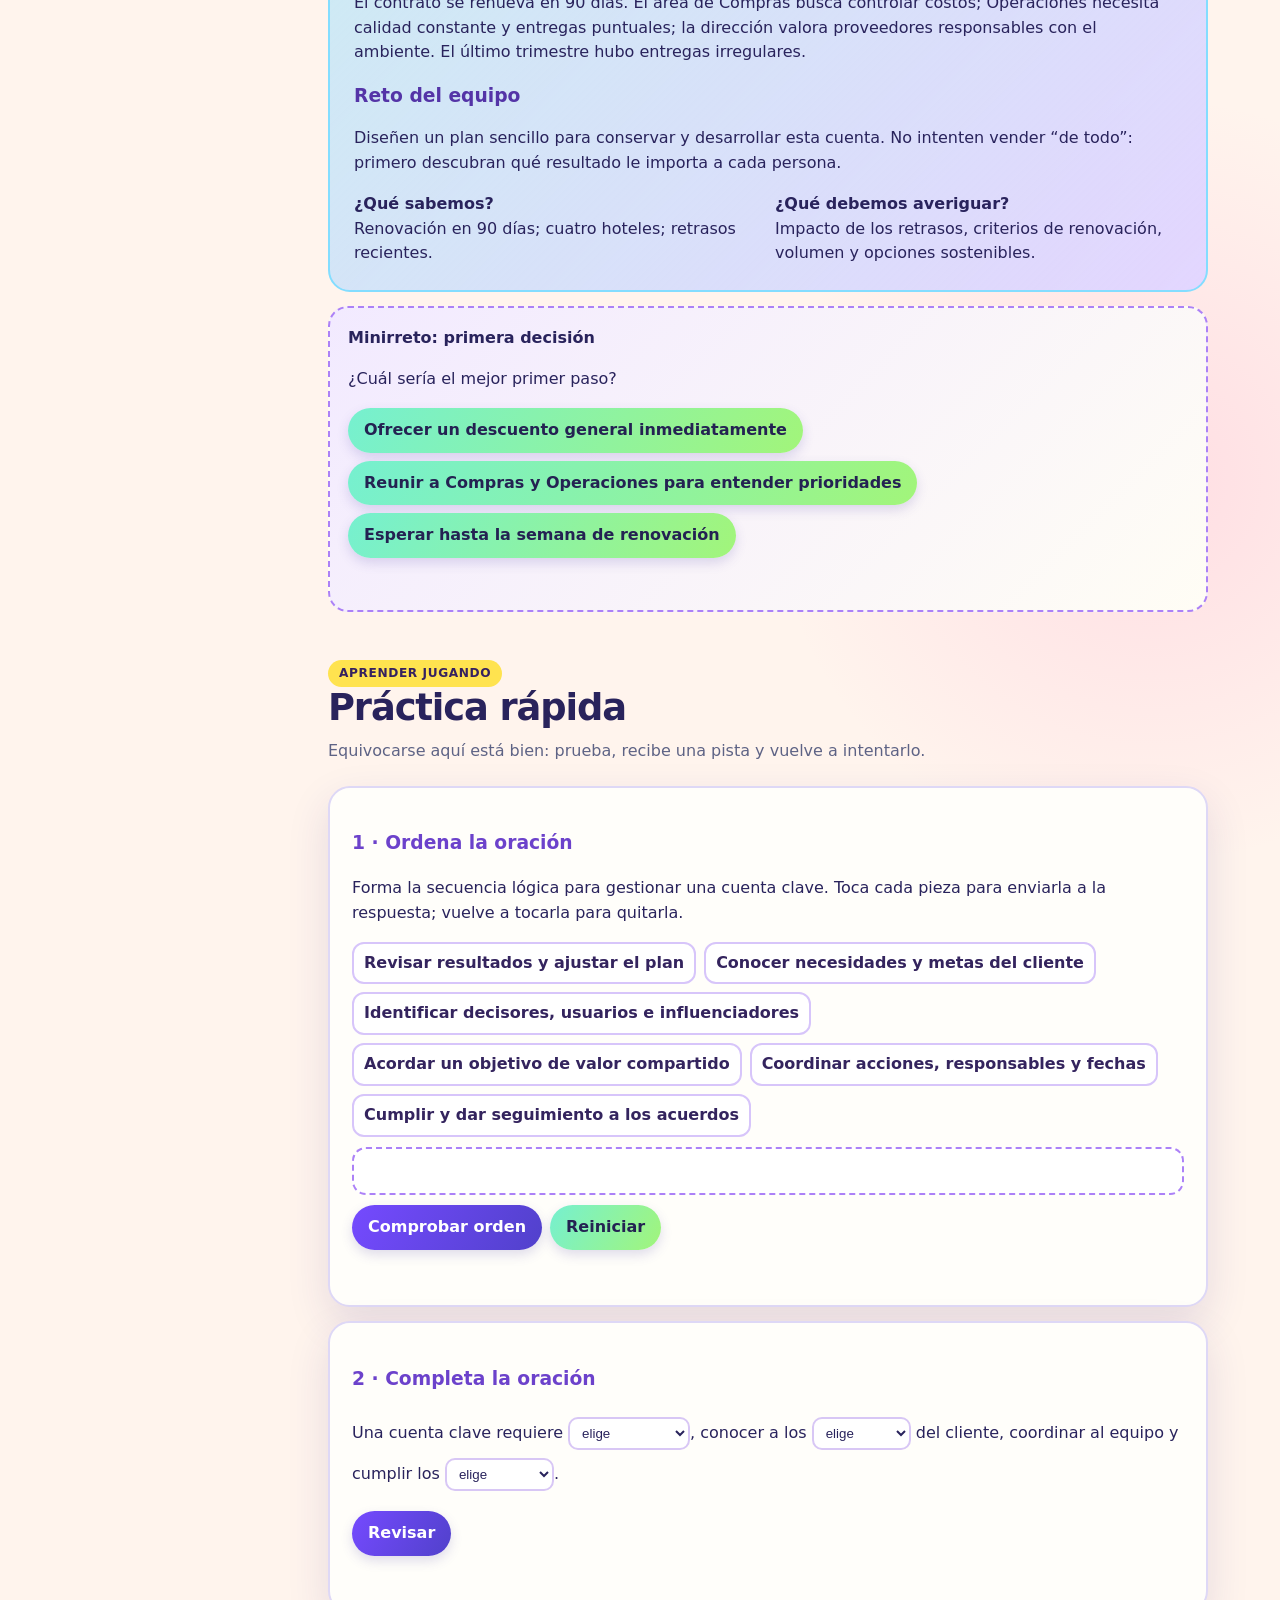
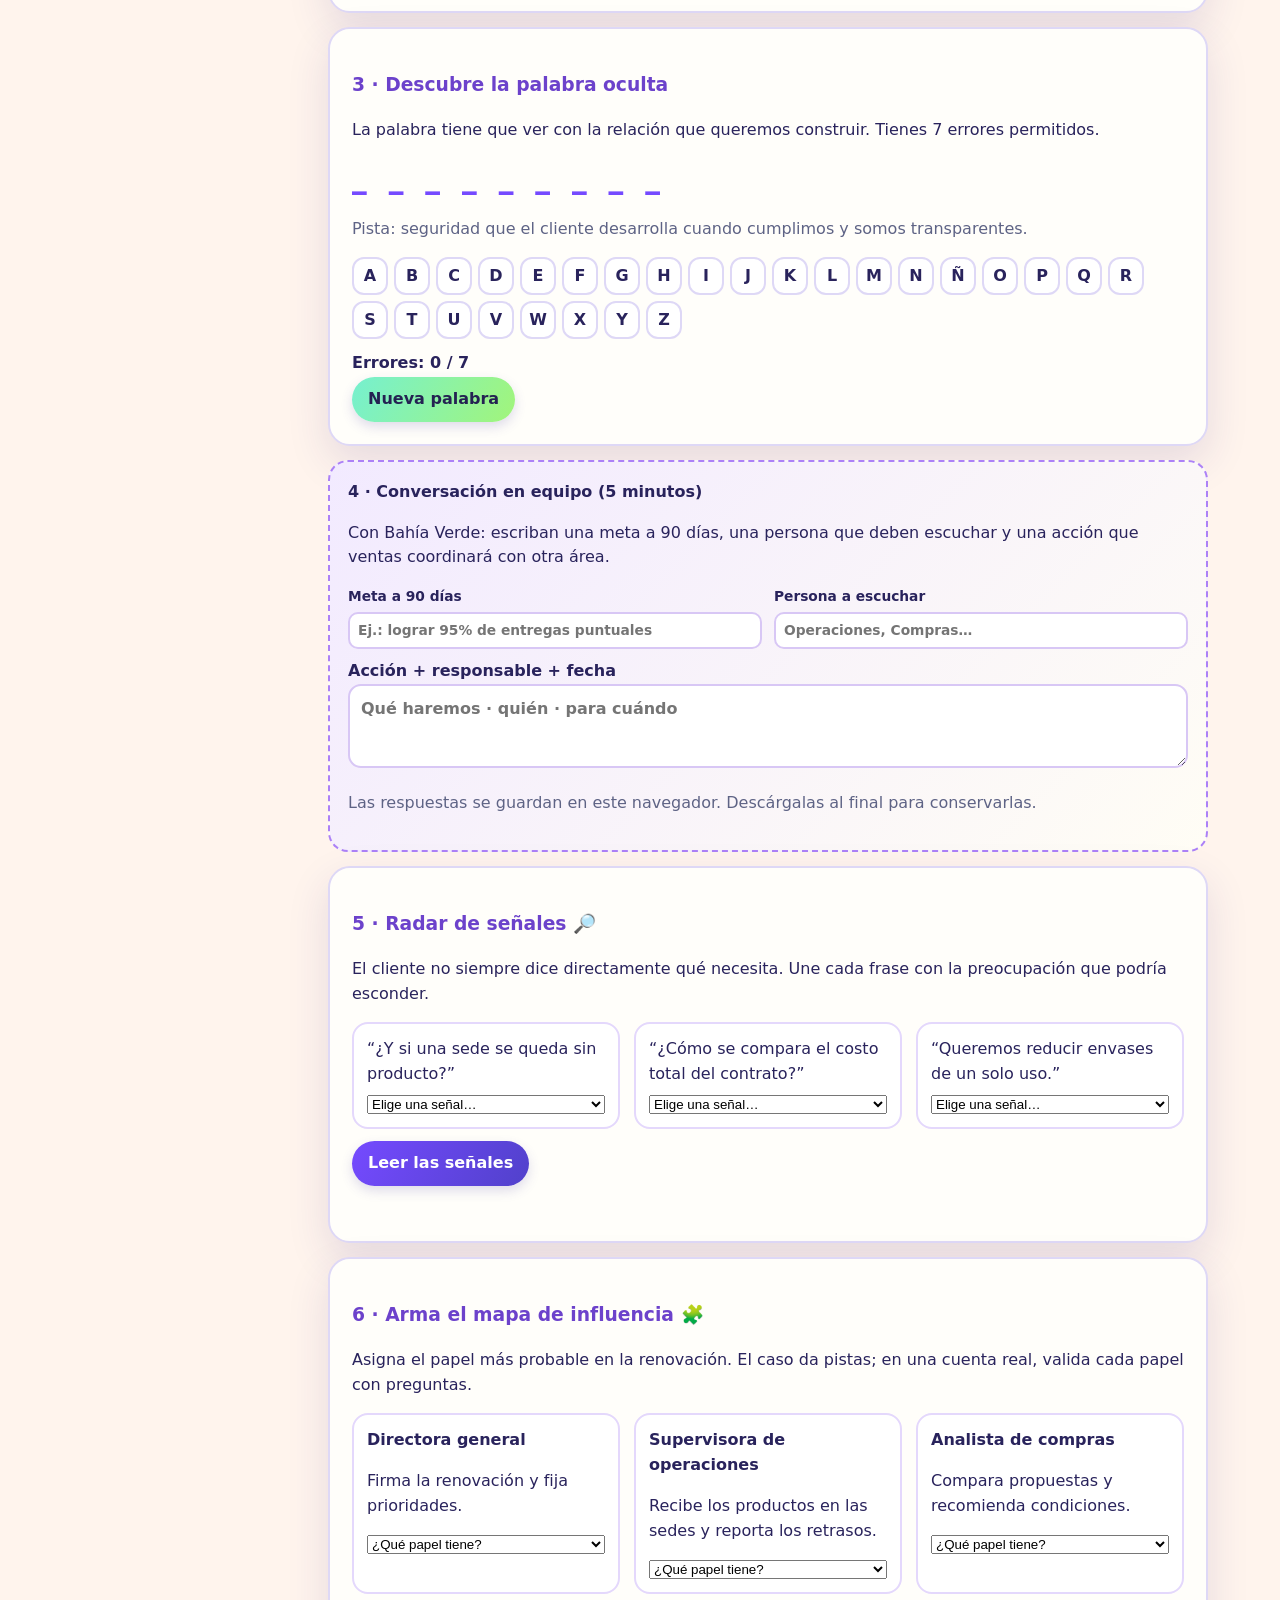
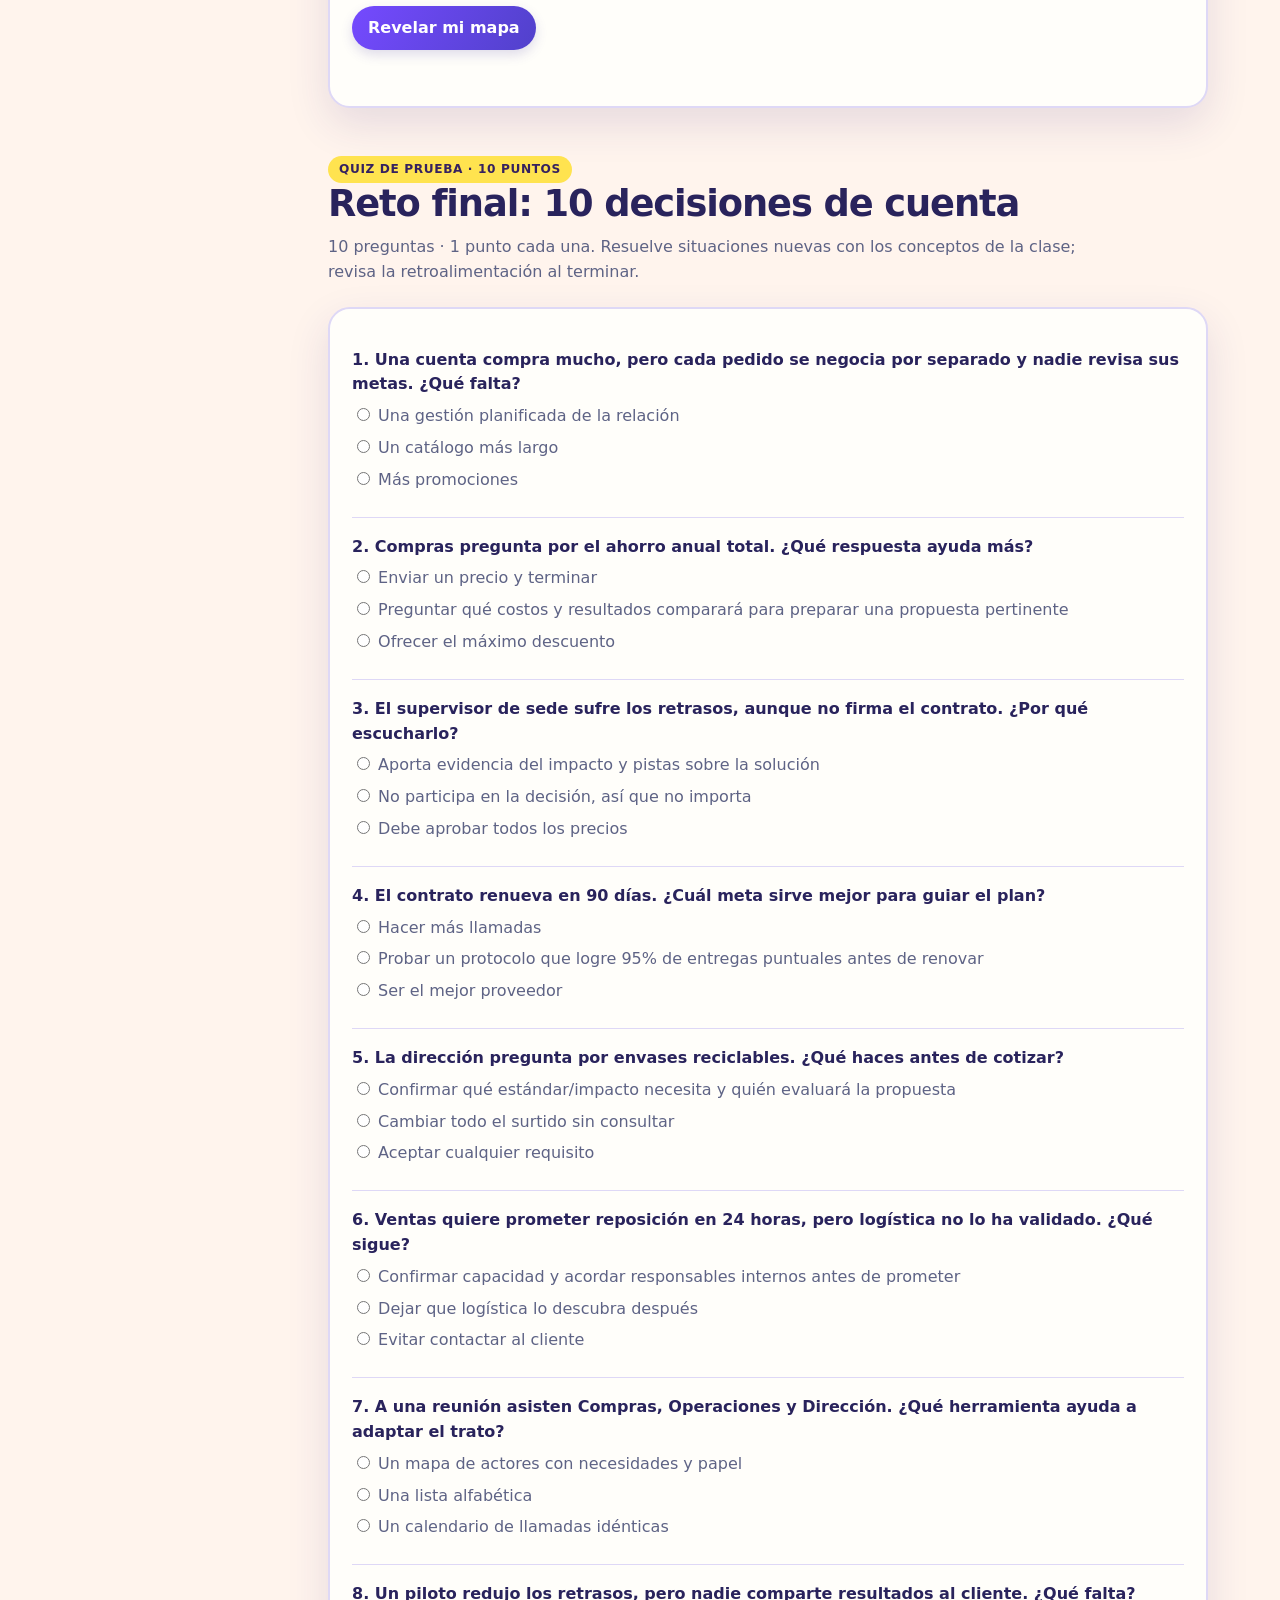
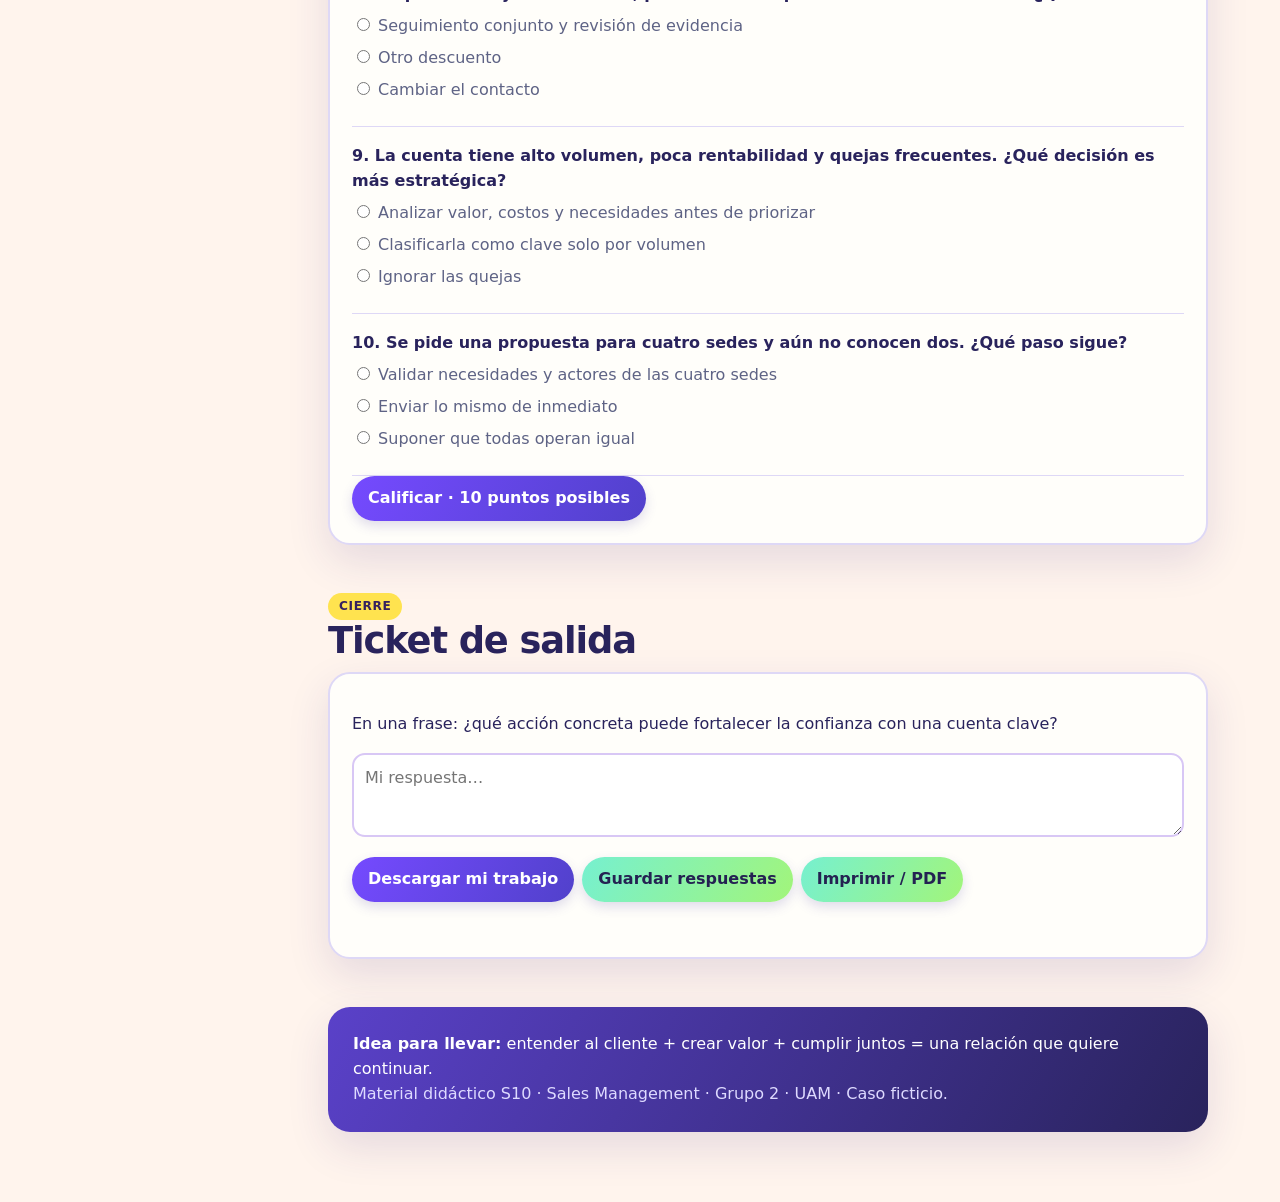
==== commit 80fbf053: "Refresh S10 lesson with vibrant games and quiz" ====
--- a/s10/index.html
+++ b/s10/index.html
@@ -5,29 +5,31 @@
 <meta name="description" content="Clase interactiva S10 de Sales Management: planificación de cuentas clave, coordinación interna y desarrollo de relaciones.">
 <title>S10 · Cuentas clave | Sales Management</title>
 <style>
-:root{--ink:#123b3b;--muted:#587371;--paper:#f5f5eb;--white:#fffef8;--mint:#b6f1d5;--lime:#d9f36d;--coral:#ff8068;--blue:#c7e7ed;--line:#d7e2d8;--shadow:0 14px 38px #163d3514}*{box-sizing:border-box}body{margin:0;color:var(--ink);font:16px/1.55 "Segoe UI",system-ui,sans-serif;background:var(--paper)}button,input,textarea{font:inherit}button{cursor:pointer;color:inherit}.top{position:sticky;top:0;z-index:5;background:#f5f5ebed;backdrop-filter:blur(12px);border-bottom:1px solid var(--line)}.topin{max-width:1180px;margin:auto;padding:12px 22px;display:flex;align-items:center;justify-content:space-between;gap:14px}.brand{font-weight:900;letter-spacing:.02em}.brand i{font-style:normal;color:#1b9272}.pill{border:1px solid var(--line);border-radius:99px;padding:5px 12px;font-size:.82rem;color:var(--muted)}.progress{height:4px;background:#e4e9dd}.progress b{display:block;height:100%;width:0;background:#138664;transition:width .3s}.layout{max-width:1180px;margin:auto;padding:30px 22px 70px;display:grid;grid-template-columns:230px 1fr;gap:26px}.side{position:sticky;top:82px;align-self:start;padding:12px 0}.side a{display:block;text-decoration:none;color:var(--muted);padding:9px 12px;border-radius:10px;font-size:.94rem}.side a:hover,.side a.on{background:var(--mint);color:var(--ink);font-weight:700}.side .small{font-size:.78rem;text-transform:uppercase;letter-spacing:.12em;padding:18px 12px 5px;color:#78918a}.hero{background:var(--ink);color:white;border-radius:28px;padding:clamp(26px,6vw,62px);position:relative;overflow:hidden;box-shadow:var(--shadow)}.hero:after{content:"S10";position:absolute;right:-4px;bottom:-70px;font-size:clamp(120px,22vw,280px);line-height:1;font-weight:950;color:#ffffff0b}.eyebrow{font-size:.8rem;letter-spacing:.14em;text-transform:uppercase;color:var(--lime);font-weight:800}.hero h1{font-size:clamp(2.1rem,5vw,4.4rem);line-height:1.03;max-width:770px;margin:15px 0}.hero p{max-width:680px;color:#d8e8df;font-size:1.08rem}.chips{display:flex;flex-wrap:wrap;gap:8px;margin-top:22px}.chips span{border:1px solid #ffffff4c;border-radius:99px;padding:5px 12px;font-size:.86rem}.section{padding-top:48px;scroll-margin-top:80px}.section h2{font-size:clamp(1.55rem,3vw,2.3rem);line-height:1.15;margin:0 0 10px;letter-spacing:-.03em}.lead{color:var(--muted);max-width:760px;margin:0 0 22px}.card{background:var(--white);border:1px solid var(--line);border-radius:20px;padding:22px;box-shadow:var(--shadow)}.grid2{display:grid;grid-template-columns:repeat(2,minmax(0,1fr));gap:14px}.grid3{display:grid;grid-template-columns:repeat(3,minmax(0,1fr));gap:14px}.tag{display:inline-block;background:var(--lime);border-radius:7px;padding:3px 8px;font-size:.76rem;font-weight:850;text-transform:uppercase;letter-spacing:.05em}.muted{color:var(--muted)}.objective{padding:17px;border-radius:16px;background:#e5f5eb}.objective strong{display:block;margin-bottom:5px}.table{width:100%;border-collapse:collapse;background:var(--white);border-radius:16px;overflow:hidden}.table th,.table td{text-align:left;padding:12px 14px;border-bottom:1px solid var(--line);vertical-align:top}.table th{background:#e6f2e8;font-size:.86rem}.table tr:last-child td{border:0}.steps{counter-reset:step}.step{position:relative;padding:17px 16px 17px 60px;background:var(--white);border:1px solid var(--line);border-radius:15px}.step:before{counter-increment:step;content:counter(step);position:absolute;left:16px;top:18px;width:30px;height:30px;display:grid;place-items:center;background:var(--mint);border-radius:50%;font-weight:900}.step b{display:block}.mnemonic{display:flex;align-items:center;gap:12px}.mnemonic em{font-style:normal;font-weight:950;font-size:1.6rem;color:#138664;width:28px}.callout{background:#fff0d1;border-left:5px solid #f3b848;border-radius:10px;padding:14px 17px;margin:14px 0}.case{background:var(--blue);border-radius:20px;padding:24px}.case h3{margin:8px 0}.activity{border:1px dashed #9bb7ab;background:#f7fbf5;padding:18px;border-radius:16px;margin-top:14px}.btn{border:0;background:var(--ink);color:white;font-weight:750;padding:10px 16px;border-radius:11px}.btn:hover{background:#1b715c}.btn.alt{background:var(--mint);color:var(--ink)}.btn.coral{background:var(--coral);color:#311f18}.row{display:flex;flex-wrap:wrap;gap:8px;align-items:center}.answer{min-height:48px;border:2px dashed #99b8aa;border-radius:12px;padding:9px;margin:10px 0;display:flex;flex-wrap:wrap;gap:7px}.token{border:1px solid #9fb9ad;border-radius:9px;background:white;padding:7px 10px;font-weight:650}.token:disabled{opacity:.42}.feedback{font-weight:750;min-height:1.6em;margin-top:8px}.ok{color:#11744e}.no{color:#ad4837}.blanks{line-height:2.6}.blanks select,.field{background:white;border:1px solid #9eb5aa;border-radius:8px;padding:6px 8px;color:var(--ink)}.hangletters{display:flex;flex-wrap:wrap;gap:6px;margin:12px 0}.hangletters button{width:36px;height:38px;border:1px solid var(--line);border-radius:9px;background:white;font-weight:800}.hangletters button:disabled{opacity:.35}.word{font-size:1.7rem;font-weight:900;letter-spacing:.25em}.quizq{padding:17px 0;border-bottom:1px solid var(--line)}.quizq:last-child{border:0}.quizq label{display:block;margin:7px 0;color:var(--muted);cursor:pointer}.quizq input{accent-color:#138664}.rubric{display:grid;grid-template-columns:1fr auto;gap:8px;padding:8px 0;border-bottom:1px solid var(--line)}textarea{width:100%;min-height:84px;border:1px solid #abc0b4;border-radius:11px;padding:11px;background:white;color:var(--ink)}.inputs{display:grid;grid-template-columns:repeat(2,1fr);gap:12px}.inputs label{font-size:.86rem;font-weight:750}.inputs input{width:100%;margin-top:4px}.footer{margin-top:48px;padding:25px;background:var(--ink);color:#e3efe8;border-radius:20px}.toast{position:fixed;bottom:20px;right:20px;background:var(--ink);color:white;padding:11px 15px;border-radius:12px;opacity:0;transition:.3s;z-index:7}.toast.show{opacity:1}.hide{display:none!important}@media(max-width:820px){.layout{grid-template-columns:1fr}.side{position:static;display:flex;overflow:auto;padding:0;gap:4px}.side .small{display:none}.side a{white-space:nowrap}.grid3{grid-template-columns:1fr 1fr}}@media(max-width:560px){.grid2,.grid3,.inputs{grid-template-columns:1fr}.layout{padding:18px 14px 45px}.hero{border-radius:20px}.table{font-size:.88rem}.table th,.table td{padding:9px 8px}.topin{padding:10px 14px}}
+:root{--ink:#29235c;--muted:#5e6385;--paper:#fff4ed;--white:#fffefa;--mint:#76f0d0;--lime:#ffe34f;--coral:#ff5ca8;--blue:#83ddff;--line:#ded8f6;--shadow:0 16px 42px #37247e20}*{box-sizing:border-box}body{margin:0;color:var(--ink);font:16px/1.55 "Segoe UI",system-ui,sans-serif;background:radial-gradient(circle at 6% 12%,#ffe08355,transparent 20rem),radial-gradient(circle at 90% 40%,#ff83bb33,transparent 24rem),var(--paper)}button,input,textarea{font:inherit}button{cursor:pointer;color:inherit}.top{position:sticky;top:0;z-index:5;background:#fff4edee;backdrop-filter:blur(12px);border-bottom:2px solid #ded8f6}.topin{max-width:1180px;margin:auto;padding:12px 22px;display:flex;align-items:center;justify-content:space-between;gap:14px}.brand{font-weight:900;letter-spacing:.02em}.brand i{font-style:normal;color:#ff5ca8}.pill{border:1px solid var(--line);border-radius:99px;padding:5px 12px;font-size:.82rem;color:var(--muted);background:white}.progress{height:5px;background:#e6dffc}.progress b{display:block;height:100%;width:0;background:linear-gradient(90deg,#ff5ca8,#ffbf47,#59d9c4,#8a66ff);transition:width .3s}.layout{max-width:1180px;margin:auto;padding:30px 22px 70px;display:grid;grid-template-columns:230px 1fr;gap:26px}.side{position:sticky;top:82px;align-self:start;padding:12px 0}.side a{display:block;text-decoration:none;color:var(--muted);padding:9px 12px;border-radius:10px;font-size:.94rem}.side a:hover,.side a.on{background:var(--lime);color:var(--ink);font-weight:800;transform:translateX(3px)}.side .small{font-size:.78rem;text-transform:uppercase;letter-spacing:.12em;padding:18px 12px 5px;color:#9b4b88}.hero{background:linear-gradient(125deg,#ff5ca8 0%,#8459ff 55%,#32c8ce 100%);color:white;border-radius:28px;padding:clamp(26px,6vw,62px);position:relative;overflow:hidden;box-shadow:0 18px 48px #8b36a53a}.hero:after{content:"¡VAMOS!";position:absolute;right:-5px;bottom:-45px;font-size:clamp(55px,12vw,145px);line-height:1;font-weight:1000;color:#ffffff20;transform:rotate(-8deg)}.eyebrow{font-size:.8rem;letter-spacing:.14em;text-transform:uppercase;color:#fff27a;font-weight:900}.hero h1{font-size:clamp(2.1rem,5vw,4.4rem);line-height:1.03;max-width:770px;margin:15px 0}.hero p{max-width:680px;color:#fff;font-size:1.08rem}.chips{display:flex;flex-wrap:wrap;gap:8px;margin-top:22px}.chips span{border:1px solid #ffffff75;border-radius:99px;padding:5px 12px;font-size:.86rem;background:#ffffff16}.section{padding-top:48px;scroll-margin-top:80px}.section h2{font-size:clamp(1.55rem,3vw,2.3rem);line-height:1.15;margin:0 0 10px;letter-spacing:-.03em}.lead{color:var(--muted);max-width:760px;margin:0 0 22px}.card{background:var(--white);border:2px solid var(--line);border-radius:22px;padding:22px;box-shadow:var(--shadow)}.card h3{color:#6c42cb}.grid2{display:grid;grid-template-columns:repeat(2,minmax(0,1fr));gap:14px}.grid3{display:grid;grid-template-columns:repeat(3,minmax(0,1fr));gap:14px}.tag{display:inline-block;background:var(--lime);border-radius:999px;padding:4px 11px;font-size:.76rem;font-weight:900;text-transform:uppercase;letter-spacing:.05em;color:#35215f}.muted{color:var(--muted)}.objective{padding:17px;border-radius:18px;background:linear-gradient(135deg,#76f0d055,#fff);border:2px solid #76f0d0}.objective strong{display:block;margin-bottom:5px;color:#653dc0}.table{width:100%;border-collapse:collapse;background:var(--white);border-radius:16px;overflow:hidden}.table th,.table td{text-align:left;padding:12px 14px;border-bottom:1px solid var(--line);vertical-align:top}.table th{background:#ffe34f;font-size:.86rem}.table tr:last-child td{border:0}.steps{counter-reset:step}.step{position:relative;padding:17px 16px 17px 60px;background:var(--white);border:2px solid var(--line);border-radius:17px}.step:before{counter-increment:step;content:counter(step);position:absolute;left:16px;top:18px;width:30px;height:30px;display:grid;place-items:center;background:var(--coral);color:white;border-radius:50%;font-weight:950}.step b{display:block}.mnemonic{display:flex;align-items:center;gap:12px}.mnemonic em{font-style:normal;font-weight:950;font-size:1.6rem;color:#ff5ca8;width:28px}.callout{background:#fff1a9;border:2px solid #ffd944;border-radius:15px;padding:14px 17px;margin:14px 0}.case{background:linear-gradient(135deg,#83ddff66,#e3d6ff);border:2px solid #83ddff;border-radius:22px;padding:24px}.case h3{margin:8px 0;color:#5434a7}.activity{border:2px dashed #ac81f7;background:linear-gradient(135deg,#f2eaff,#fffdf5);padding:18px;border-radius:20px;margin-top:14px}.btn{border:0;background:linear-gradient(120deg,#754aff,#5141cb);color:white;font-weight:800;padding:10px 16px;border-radius:999px;box-shadow:0 5px 12px #5040a42e}.btn:hover{filter:brightness(1.08);transform:translateY(-1px)}.btn.alt{background:linear-gradient(120deg,#76f0d0,#a2f57a);color:#242252}.btn.coral{background:linear-gradient(120deg,#ff5ca8,#ff8560);color:white}.row{display:flex;flex-wrap:wrap;gap:8px;align-items:center}.answer{min-height:48px;border:2px dashed #ac81f7;border-radius:14px;padding:9px;margin:10px 0;display:flex;flex-wrap:wrap;gap:7px;background:#fff}.token{border:2px solid #d7c5fa;border-radius:12px;background:white;padding:7px 10px;font-weight:700;color:#34245e}.token:disabled{opacity:.42}.feedback{font-weight:800;min-height:1.6em;margin-top:8px}.ok{color:#128d70}.no{color:#ce3075}.blanks{line-height:2.6}.blanks select,.field{background:white;border:2px solid #d8c7f5;border-radius:10px;padding:6px 8px;color:var(--ink)}.hangletters{display:flex;flex-wrap:wrap;gap:6px;margin:12px 0}.hangletters button{width:36px;height:38px;border:2px solid var(--line);border-radius:12px;background:white;font-weight:850}.hangletters button:disabled{opacity:.35}.word{font-size:1.7rem;font-weight:950;letter-spacing:.25em;color:#754aff}.quizq{padding:17px 0;border-bottom:1px solid var(--line)}.quizq:last-child{border:0}.quizq label{display:block;margin:7px 0;color:var(--muted);cursor:pointer}.quizq input{accent-color:#ff5ca8}.rubric{display:grid;grid-template-columns:1fr auto;gap:8px;padding:8px 0;border-bottom:1px solid var(--line)}textarea{width:100%;min-height:84px;border:2px solid #d8c7f5;border-radius:13px;padding:11px;background:white;color:var(--ink)}.inputs{display:grid;grid-template-columns:repeat(2,1fr);gap:12px}.inputs label{font-size:.86rem;font-weight:750}.inputs input{width:100%;margin-top:4px}.footer{margin-top:48px;padding:25px;background:linear-gradient(120deg,#5a41c9,#29235c);color:#fff;border-radius:22px;box-shadow:var(--shadow)}.toast{position:fixed;bottom:20px;right:20px;background:#29235c;color:white;padding:11px 15px;border-radius:14px;opacity:0;transition:.3s;z-index:7}.toast.show{opacity:1}.hide{display:none!important}.signal-card{background:white;border:2px solid #e4d8fc;border-radius:16px;padding:13px}.signal-card select{display:block;margin-top:8px;width:100%}.zones{display:grid;grid-template-columns:repeat(3,1fr);gap:10px}.zone{border:2px dashed #b49be5;border-radius:16px;padding:13px;min-height:88px;background:#fff;text-align:center}.zone b{display:block;margin-bottom:4px}.scorebadge{display:inline-grid;place-items:center;width:48px;height:48px;background:var(--lime);border-radius:50%;font-weight:950}@media(max-width:820px){.layout{grid-template-columns:1fr}.side{position:static;display:flex;overflow:auto;padding:0;gap:4px}.side .small{display:none}.side a{white-space:nowrap}.grid3{grid-template-columns:1fr 1fr}}@media(max-width:560px){.grid2,.grid3,.inputs,.zones{grid-template-columns:1fr}.layout{padding:18px 14px 45px}.hero{border-radius:20px}.table{font-size:.88rem}.table th,.table td{padding:9px 8px}.topin{padding:10px 14px}}
 </style>
 </head>
 <body>
 <header class="top"><div class="topin"><div class="brand">UAM <i>·</i> SALES MANAGEMENT</div><div class="row"><span class="pill">Grupo 2 · S10</span><button class="btn alt" onclick="window.print()">Imprimir / guardar PDF</button></div></div><div class="progress"><b id="progress"></b></div></header>
-<div class="layout"><nav class="side" id="nav"><span class="small">Ruta de hoy</span><a href="#inicio">Inicio</a><a href="#plan">Plan de clase</a><a href="#ideas">La idea fácil</a><a href="#caso">Caso práctico</a><a href="#juegos">Juegos</a><a href="#assessment">Assessment Center</a><a href="#quiz">Quiz</a><a href="#salida">Cierre y entrega</a></nav>
+<div class="layout"><nav class="side" id="nav"><span class="small">Ruta de hoy</span><a href="#inicio">Inicio</a><a href="#plan">Plan de clase</a><a href="#ideas">La idea fácil</a><a href="#caso">Caso práctico</a><a href="#juegos">Juegos</a><a href="#quiz">Quiz · 10 pts</a><a href="#salida">Cierre y entrega</a></nav>
 <main>
 <section class="hero" id="inicio"><div class="eyebrow">Miércoles · 21 de octubre de 2026 · Sesión 10</div><h1>Que una cuenta importante quiera quedarse.</h1><p>Hoy aprenderemos a planificar una cuenta clave, coordinar al equipo de la empresa y fortalecer la relación con el cliente. Lo practicaremos como si fuéramos un equipo comercial real.</p><div class="chips"><span>159 minutos</span><span>Explicación sencilla + práctica</span><span>Trabajo en equipo</span><span>Evaluación formativa</span></div></section>
-<section class="section" id="plan"><span class="tag">Nuestra ruta</span><h2>Plan de la sesión</h2><p class="lead">Al terminar, cada equipo podrá proponer un plan de cuenta con objetivos, personas clave, acciones coordinadas y seguimiento a 90 días.</p><div class="grid3"><div class="objective"><strong>1. Comprender</strong>Qué hace estratégica a una cuenta y cómo se construye confianza.</div><div class="objective"><strong>2. Planificar</strong>Elegir objetivos, actores y acciones realistas para el cliente.</div><div class="objective"><strong>3. Demostrar</strong>Evaluar a un vendedor y proponer su desarrollo inicial.</div></div><div class="card" style="margin-top:16px;overflow:auto"><table class="table"><thead><tr><th>Hora</th><th>Min</th><th>Actividad</th><th>Producto</th></tr></thead><tbody><tr><td>5:51–6:01</td><td>10</td><td>Bienvenida y pregunta inicial</td><td>Idea diagnóstica</td></tr><tr><td>6:01–6:21</td><td>20</td><td>Microclase: cuenta clave + método CUENTA</td><td>Conceptos en lenguaje sencillo</td></tr><tr><td>6:21–6:36</td><td>15</td><td>Ejemplo guiado y primer juego</td><td>Secuencia ordenada</td></tr><tr><td>6:36–6:46</td><td>10</td><td>Pausa</td><td>—</td></tr><tr><td>6:46–7:01</td><td>15</td><td>Diseño del Assessment Center</td><td>Perfil y criterios</td></tr><tr><td>7:01–7:46</td><td>45</td><td>Rotaciones: entrevista, caso cliente y priorización</td><td>Observaciones con evidencia</td></tr><tr><td>7:46–8:06</td><td>20</td><td>Calibración de resultados</td><td>Decisión y plan de desarrollo</td></tr><tr><td>8:06–8:21</td><td>15</td><td>Recorrido de planes y recomendaciones</td><td>Recomendación escrita a otro equipo</td></tr><tr><td>8:21–8:30</td><td>9</td><td>Quiz, ticket de salida y entrega</td><td>Comprobación individual</td></tr></tbody></table><p class="muted">Evaluación de hoy según el sílabo: TP2, “Assessment Center para contratación y desarrollo de un vendedor” (30 puntos), con enfoque diagnóstico y formativo. El quiz de esta página es solo de práctica.</p></div></section>
+<section class="section" id="plan"><span class="tag">Nuestra ruta</span><h2>Plan de la sesión</h2><p class="lead">Al terminar, cada equipo podrá comprender una cuenta estratégica y trazar un plan sencillo de 90 días para cuidar la relación.</p><div class="grid3"><div class="objective"><strong>1. Leer la cuenta</strong>Reconocer metas, señales y personas que influyen.</div><div class="objective"><strong>2. Crear valor</strong>Conectar una necesidad concreta con una solución útil.</div><div class="objective"><strong>3. Coordinar</strong>Convertir promesas en acciones y seguimiento.</div></div><div class="card" style="margin-top:16px;overflow:auto"><table class="table"><thead><tr><th>Hora</th><th>Min</th><th>Actividad</th><th>Lo que construimos</th></tr></thead><tbody><tr><td>5:51–6:01</td><td>10</td><td>Pregunta rompehielo: “¿Qué te haría seguir comprando?”</td><td>Ideas iniciales</td></tr><tr><td>6:01–6:21</td><td>20</td><td>Mini clase con método CUENTA</td><td>Mapa mental fácil</td></tr><tr><td>6:21–6:36</td><td>15</td><td>Ejemplo guiado + juego de ordenar</td><td>Pasos de una cuenta clave</td></tr><tr><td>6:36–6:46</td><td>10</td><td>Pausa activa</td><td>—</td></tr><tr><td>6:46–7:01</td><td>15</td><td>Radar de señales y mapa de influencia</td><td>Quién necesita qué</td></tr><tr><td>7:01–7:46</td><td>45</td><td>Reto por equipos: plan de cuenta Bahía Verde</td><td>Meta + acciones a 90 días</td></tr><tr><td>7:46–8:06</td><td>20</td><td>Clínica de planes y mejora entre pares</td><td>Acción más clara/medible</td></tr><tr><td>8:06–8:21</td><td>15</td><td>Galería de planes: paseo y recomendación</td><td>Comentario útil a otro equipo</td></tr><tr><td>8:21–8:30</td><td>9</td><td>Quiz de 10 puntos + ticket de salida</td><td>Comprobación individual</td></tr></tbody></table><p class="muted">Cada bloque tiene instrucciones cortas y retroalimentación. El caso de práctica es ficticio.</p></div></section>
 <section class="section" id="ideas"><span class="tag">Explicación simple</span><h2>Una cuenta clave es una relación que cuidamos con intención</h2><p class="lead">No se trata solo de vender mucho una vez. Se trata de entender cómo funciona ese cliente, ayudarlo a lograr sus metas y coordinar a nuestra empresa para cumplir lo prometido.</p><div class="grid2"><div class="card"><h3>Cliente común vs. cuenta clave</h3><p><b>Cliente común:</b> atiendo una necesidad o pedido puntual.</p><p><b>Cuenta clave:</b> construyo un plan compartido, coordino varias áreas y reviso la relación a largo plazo.</p><div class="callout"><b>En una frase:</b> la cuenta clave no es “el cliente que más compra”; es una relación importante que requiere estrategia y seguimiento.</div></div><div class="card"><h3>El mapa de personas</h3><p>En una organización casi nunca decide una sola persona. Buscamos:</p><ul><li><b>Decisor:</b> aprueba o firma.</li><li><b>Usuario:</b> vive el servicio día a día.</li><li><b>Influenciador:</b> recomienda o evalúa.</li><li><b>Compras/finanzas:</b> revisa precio, contrato y condiciones.</li></ul><p class="muted">Pregunta útil: “¿A quién más debemos escuchar para que esta solución funcione?”</p></div></div><h3 style="margin-top:24px">El método CUENTA</h3><div class="grid2 steps"><div class="step"><b>Conoce</b>Metas, problemas y forma de trabajar del cliente.</div><div class="step"><b>Ubica</b>Decisor, usuarios, influenciadores y compras.</div><div class="step"><b>Establece</b>Un objetivo concreto que importe al cliente.</div><div class="step"><b>Negocia valor</b>Conecta la solución con el resultado que necesita.</div><div class="step"><b>Traza</b>Acciones, responsables y fechas con tu equipo interno.</div><div class="step"><b>Asegura seguimiento</b>Revisa avances, cumple acuerdos y fortalece confianza.</div></div><div class="callout"><b>Ejemplo:</b> si el cliente necesita reducir entregas tardías, no prometemos “mejor servicio” en abstracto. Acordamos una meta, coordinamos logística y ventas, medimos entregas a tiempo y revisamos el resultado juntos.</div></section>
 <section class="section" id="caso"><span class="tag">Caso ficticio para practicar</span><h2>Hoteles Bahía Verde</h2><div class="case"><p>Una cadena ficticia de cuatro hoteles en Nicaragua compra productos de limpieza a nuestra empresa. El contrato se renueva en 90 días. El área de Compras busca controlar costos; Operaciones necesita calidad constante y entregas puntuales; la dirección valora proveedores responsables con el ambiente. El último trimestre hubo entregas irregulares.</p><h3>Reto del equipo</h3><p>Diseñen un plan sencillo para conservar y desarrollar esta cuenta. No intenten vender “de todo”: primero descubran qué resultado le importa a cada persona.</p><div class="grid2"><div><b>¿Qué sabemos?</b><br>Renovación en 90 días; cuatro hoteles; retrasos recientes.</div><div><b>¿Qué debemos averiguar?</b><br>Impacto de los retrasos, criterios de renovación, volumen y opciones sostenibles.</div></div></div><div class="activity"><b>Minirreto: primera decisión</b><p>¿Cuál sería el mejor primer paso?</p><div class="row"><button class="btn alt" onclick="pick(this,false,'Primero escucha a las áreas y valida qué problema tiene más impacto.')">Ofrecer un descuento general inmediatamente</button><button class="btn alt" onclick="pick(this,true,'¡Eso! Antes de ofrecer, identifica necesidades y personas involucradas.')">Reunir a Compras y Operaciones para entender prioridades</button><button class="btn alt" onclick="pick(this,false,'No conviene asumir que cambiarán de proveedor sin comprender el problema.')">Esperar hasta la semana de renovación</button></div><div class="feedback" id="casefb"></div></div></section>
 <section class="section" id="juegos"><span class="tag">Aprender jugando</span><h2>Práctica rápida</h2><p class="lead">Equivocarse aquí está bien: prueba, recibe una pista y vuelve a intentarlo.</p>
 <div class="card"><h3>1 · Ordena la oración</h3><p>Forma la secuencia lógica para gestionar una cuenta clave. Toca cada pieza para enviarla a la respuesta; vuelve a tocarla para quitarla.</p><div class="row" id="orderbank"></div><div class="answer" id="ordered"></div><div class="row"><button class="btn" onclick="checkOrder()">Comprobar orden</button><button class="btn alt" onclick="resetOrder()">Reiniciar</button></div><div class="feedback" id="orderfb"></div></div>
 <div class="card" style="margin-top:14px"><h3>2 · Completa la oración</h3><p class="blanks">Una cuenta clave requiere <select data-answer="planificación"><option>elige</option><option>planificación</option><option>improvisación</option></select>, conocer a los <select data-answer="actores"><option>elige</option><option>actores</option><option>productos</option></select> del cliente, coordinar al equipo y cumplir los <select data-answer="acuerdos"><option>elige</option><option>acuerdos</option><option>descuentos</option></select>.</p><button class="btn" onclick="checkBlanks()">Revisar</button><div class="feedback" id="blankfb"></div></div>
 <div class="card" style="margin-top:14px"><h3>3 · Descubre la palabra oculta</h3><p>La palabra tiene que ver con la relación que queremos construir. Tienes 7 errores permitidos.</p><div id="hangman" class="word"></div><p id="hanghint" class="muted">Pista: seguridad que el cliente desarrolla cuando cumplimos y somos transparentes.</p><div class="hangletters" id="letters"></div><div class="feedback" id="hangfb"></div><button class="btn alt" onclick="newHangman()">Nueva palabra</button></div>
-<div class="activity"><b>4 · Conversación en equipo (5 minutos)</b><p>Con el caso de Bahía Verde: escriban un objetivo a 90 días, dos personas clave que deben involucrar y una acción interna con responsable y fecha.</p><div class="inputs"><label>Objetivo a 90 días<input class="field save" data-key="objetivo" placeholder="Ej.: acordar piloto de entregas a tiempo"></label><label>Personas clave<input class="field save" data-key="personas" placeholder="Compras, Operaciones…"></label></div><label style="display:block;margin-top:10px;font-weight:750">Acción, responsable y fecha<textarea class="save" data-key="accion" placeholder="Qué se hará · quién responde · para cuándo"></textarea></label><p class="muted">Tu trabajo se guarda en este navegador. Descárgalo al final si quieres conservarlo.</p></div></section>
-<section class="section" id="assessment"><span class="tag">TP2 · 30 puntos</span><h2>Assessment Center: elegir y desarrollar al vendedor</h2><p class="lead">Un Assessment Center observa a la persona haciendo tareas parecidas al trabajo. No se decide por “me cayó bien”: se comparan conductas observables con criterios claros.</p><div class="grid2"><div class="card"><h3>Perfil del puesto</h3><p>Ejecutivo/a de cuentas clave: escucha, organiza planes, comunica con claridad, resuelve problemas y coordina internamente.</p><h3>Criterios observables</h3><ul><li>Hace preguntas y confirma lo que entendió.</li><li>Identifica a varios actores y sus prioridades.</li><li>Propone acciones medibles y realistas.</li><li>Colabora y cumple acuerdos.</li></ul></div><div class="card"><h3>Rotaciones de hoy</h3><ol><li><b>Entrevista por competencias:</b> “Cuéntame de una vez que recuperaste una relación difícil. ¿Qué hiciste y qué pasó?”</li><li><b>Role-play cliente:</b> escucha la queja por retrasos y acuerda el siguiente paso.</li><li><b>Priorización:</b> organiza tres tareas con poco tiempo y explica por qué.</li></ol><p class="muted">Observa y anota evidencia; evita etiquetas generales como “bueno” o “malo”.</p></div></div><div class="card" style="margin-top:14px"><h3>Rúbrica rápida · 30 puntos</h3><div class="rubric"><span>Entrevista: preguntas, escucha y evidencia</span><b>0–10</b></div><div class="rubric"><span>Role-play: empatía, propuesta y acuerdo</span><b>0–10</b></div><div class="rubric"><span>Priorización, coordinación y reflexión</span><b>0–10</b></div><div class="callout"><b>Regla justa:</b> califica conductas demostradas, no simpatía, acento ni semejanza contigo. Los puntos guían la conversación formativa; documenta una fortaleza y un área a desarrollar.</div><label style="font-weight:750">Fortaleza observada y evidencia<textarea class="save" data-key="fortaleza" placeholder="Observé que… cuando…"></textarea></label><label style="display:block;margin-top:10px;font-weight:750">Plan inicial de desarrollo<textarea class="save" data-key="desarrollo" placeholder="Práctica, acompañamiento y fecha de revisión"></textarea></label></div><div class="callout"><b>Desarrollo después de seleccionar:</b> 1) acordar una meta, 2) practicar una habilidad en una cuenta real con acompañamiento, 3) revisar evidencia y ajustar el plan.</div></section>
-<section class="section" id="quiz"><span class="tag">Quiz formativo · 8 preguntas</span><h2>Comprueba lo aprendido</h2><p class="lead">Sin nota. Responde primero y luego revisa la explicación.</p><div class="card" id="quizbox"></div></section>
-<section class="section" id="salida"><span class="tag">Cierre</span><h2>Ticket de salida</h2><div class="card"><p>En una frase: ¿qué acción concreta puede fortalecer la confianza con una cuenta clave?</p><textarea class="save" data-key="ticket" placeholder="Mi respuesta…"></textarea><div class="row" style="margin-top:12px"><button class="btn" onclick="downloadWork()">Descargar mi trabajo</button><button class="btn alt" onclick="saveWork()">Guardar respuestas</button><button class="btn alt" onclick="window.print()">Imprimir / PDF</button></div><div class="feedback" id="savefb"></div></div><div class="footer"><b>Idea para llevar:</b> relación clave + objetivo compartido + coordinación + seguimiento = confianza que se gana con acciones.<br><span class="muted">Material didáctico de S10 · Sales Management · Grupo 2 · UAM · Caso ficticio.</span></div></section>
+<div class="activity"><b>4 · Conversación en equipo (5 minutos)</b><p>Con Bahía Verde: escriban una meta a 90 días, una persona que deben escuchar y una acción que ventas coordinará con otra área.</p><div class="inputs"><label>Meta a 90 días<input class="field save" data-key="objetivo" placeholder="Ej.: lograr 95% de entregas puntuales"></label><label>Persona a escuchar<input class="field save" data-key="personas" placeholder="Operaciones, Compras…"></label></div><label style="display:block;margin-top:10px;font-weight:750">Acción + responsable + fecha<textarea class="save" data-key="accion" placeholder="Qué haremos · quién · para cuándo"></textarea></label><p class="muted">Las respuestas se guardan en este navegador. Descárgalas al final para conservarlas.</p></div>
+<div class="card" style="margin-top:14px"><h3>5 · Radar de señales 🔎</h3><p>El cliente no siempre dice directamente qué necesita. Une cada frase con la preocupación que podría esconder.</p><div class="grid3"><div class="signal-card">“¿Y si una sede se queda sin producto?”<select class="radar" data-answer="continuidad"><option value="">Elige una señal…</option><option>Continuidad del servicio</option><option>Precio por unidad</option><option>Imagen de marca</option></select></div><div class="signal-card">“¿Cómo se compara el costo total del contrato?”<select class="radar" data-answer="costo"><option value="">Elige una señal…</option><option>Continuidad del servicio</option><option>Precio/costo total</option><option>Imagen de marca</option></select></div><div class="signal-card">“Queremos reducir envases de un solo uso.”<select class="radar" data-answer="impacto"><option value="">Elige una señal…</option><option>Velocidad de venta</option><option>Impacto ambiental</option><option>Capacidad de almacenamiento</option></select></div></div><button class="btn" style="margin-top:12px" onclick="checkRadar()">Leer las señales</button><div id="radarfb" class="feedback"></div></div>
+<div class="card" style="margin-top:14px"><h3>6 · Arma el mapa de influencia 🧩</h3><p>Asigna el papel más probable en la renovación. El caso da pistas; en una cuenta real, valida cada papel con preguntas.</p><div class="grid3"><div class="signal-card"><b>Directora general</b><p>Firma la renovación y fija prioridades.</p><select class="maprole" data-answer="decisor"><option value="">¿Qué papel tiene?</option><option value="decisor">Decisor/a</option><option value="usuario">Usuario/a</option><option value="influenciador">Influenciador/a</option></select></div><div class="signal-card"><b>Supervisora de operaciones</b><p>Recibe los productos en las sedes y reporta los retrasos.</p><select class="maprole" data-answer="usuario"><option value="">¿Qué papel tiene?</option><option value="decisor">Decisor/a</option><option value="usuario">Usuario/a</option><option value="influenciador">Influenciador/a</option></select></div><div class="signal-card"><b>Analista de compras</b><p>Compara propuestas y recomienda condiciones.</p><select class="maprole" data-answer="influenciador"><option value="">¿Qué papel tiene?</option><option value="decisor">Decisor/a</option><option value="usuario">Usuario/a</option><option value="influenciador">Influenciador/a</option></select></div></div><button class="btn" style="margin-top:12px" onclick="checkMap()">Revelar mi mapa</button><div id="mapfb" class="feedback"></div></div></section>
+<section class="section" id="quiz"><span class="tag">Quiz de prueba · 10 puntos</span><h2>Reto final: 10 decisiones de cuenta</h2><p class="lead">10 preguntas · 1 punto cada una. Resuelve situaciones nuevas con los conceptos de la clase; revisa la retroalimentación al terminar.</p><div class="card" id="quizbox"></div></section>
+<section class="section" id="salida"><span class="tag">Cierre</span><h2>Ticket de salida</h2><div class="card"><p>En una frase: ¿qué acción concreta puede fortalecer la confianza con una cuenta clave?</p><textarea class="save" data-key="ticket" placeholder="Mi respuesta…"></textarea><div class="row" style="margin-top:12px"><button class="btn" onclick="downloadWork()">Descargar mi trabajo</button><button class="btn alt" onclick="saveWork()">Guardar respuestas</button><button class="btn alt" onclick="window.print()">Imprimir / PDF</button></div><div class="feedback" id="savefb"></div></div><div class="footer"><b>Idea para llevar:</b> entender al cliente + crear valor + cumplir juntos = una relación que quiere continuar.<br><span style="color:#dedaff">Material didáctico S10 · Sales Management · Grupo 2 · UAM · Caso ficticio.</span></div></section>
 </main></div><div class="toast" id="toast"></div>
 <script>
 const orderItems=['Revisar resultados y ajustar el plan','Conocer necesidades y metas del cliente','Identificar decisores, usuarios e influenciadores','Acordar un objetivo de valor compartido','Coordinar acciones, responsables y fechas','Cumplir y dar seguimiento a los acuerdos'];const orderCorrect=[1,2,3,4,5,0];let orderChosen=[];function renderOrder(){let b=document.querySelector('#orderbank');b.innerHTML='';orderItems.forEach((x,i)=>{let z=document.createElement('button');z.className='token';z.textContent=x;z.disabled=orderChosen.includes(i);z.onclick=()=>{orderChosen.push(i);renderOrder()};b.append(z)});let out=document.querySelector('#ordered');out.innerHTML='';orderChosen.forEach((idx,pos)=>{let z=document.createElement('button');z.className='token';z.textContent=(pos+1)+'. '+orderItems[idx]+' ×';z.onclick=()=>{orderChosen.splice(pos,1);renderOrder()};out.append(z)})}function resetOrder(){orderChosen=[];renderOrder();document.querySelector('#orderfb').textContent=''}function checkOrder(){let good=orderChosen.length===6&&orderChosen.every((v,i)=>v===orderCorrect[i]);feedback('orderfb',good,good?'¡Exacto! Primero entiendo, luego planifico, actúo, cumplo y reviso.':'Pista: comienza por escuchar y entender al cliente; al final revisamos resultados.')}renderOrder();function checkBlanks(){let good=[...document.querySelectorAll('.blanks select')].every(x=>x.value===x.dataset.answer);feedback('blankfb',good,good?'¡Correcto! Las cuentas importantes se gestionan con planificación y coordinación.':'Revisa las palabras: ¿qué se conoce, qué se coordina y qué se cumple?')}function feedback(id,good,msg){let e=document.getElementById(id);e.className='feedback '+(good?'ok':'no');e.textContent=msg}function pick(btn,good,msg){let e=document.querySelector('#casefb');e.className='feedback '+(good?'ok':'no');e.textContent=msg}const words=['CONFIANZA','ACTORES','VALOR','CUENTA'];let word='',guessed=new Set(),mistakes=0;function newHangman(){word=words[Math.floor(Math.random()*words.length)];guessed=new Set();mistakes=0;drawHangman()}function drawHangman(){document.querySelector('#hangman').textContent=[...word].map(x=>guessed.has(x)?x:'_').join(' ');let box=document.querySelector('#letters');box.innerHTML='';'ABCDEFGHIJKLMNÑOPQRSTUVWXYZ'.split('').forEach(l=>{let b=document.createElement('button');b.textContent=l;b.disabled=guessed.has(l)||mistakes>=7||[...word].every(x=>guessed.has(x));b.onclick=()=>{guessed.add(l);if(!word.includes(l))mistakes++;drawHangman()};box.append(b)});let won=[...word].every(x=>guessed.has(x));let fb=document.querySelector('#hangfb');fb.className='feedback '+(won?'ok':mistakes>=7?'no':'');fb.textContent=won?'¡La encontraste! '+word+' es clave en una relación de largo plazo.':mistakes>=7?'Se acabaron los intentos. La palabra era '+word+'.':'Errores: '+mistakes+' / 7'}newHangman();
-const qs=[['¿Qué caracteriza principalmente a una cuenta clave?',['Compra una vez en gran volumen','Tiene un plan de relación y coordinación a largo plazo','Siempre obtiene el precio más bajo'],1,'La gestión estratégica busca valor y continuidad, no solo una venta grande.'],['¿Quién usa el servicio día a día?',['Usuario','Decisor','Proveedor'],0,'El usuario vive la experiencia cotidiana; también debemos escuchar a quien decide e influye.'],['En CUENTA, ¿qué hacemos antes de ofrecer una solución?',['Conocer necesidades y ubicar actores','Dar un descuento','Cerrar la venta'],0,'Primero entendemos el contexto y a las personas.'],['¿Cuál es un objetivo bien planteado?',['Mejorar todo pronto','Reducir entregas tardías a menos de 2 al mes en 90 días','Llamar más veces'],1,'Es concreto, medible y acotado en el tiempo.'],['¿Quién debe cumplir la promesa de entrega?',['Solo ventas','Ventas y las áreas internas responsables, coordinadas','Solo el cliente'],1,'La coordinación interna hace que la promesa al cliente sea cumplible.'],['¿Qué fortalece la confianza?',['Prometer mucho','Cumplir acuerdos y comunicar avances con transparencia','Contactar solo al renovar'],1,'La consistencia y transparencia construyen confianza.'],['En un Assessment Center, una buena evaluación se basa en…',['Conductas observables vinculadas a criterios','Primera impresión','Preferencia personal'],0,'La evidencia observable hace la evaluación más justa y útil.'],['Tras evaluar al vendedor, conviene…',['Dejarlo solo para que aprenda','Acordar una habilidad, práctica y seguimiento','Cambiar todos los criterios'],1,'El desarrollo necesita una meta, práctica y revisión.']];const qb=document.querySelector('#quizbox');qs.forEach((q,i)=>{let d=document.createElement('div');d.className='quizq';d.innerHTML='<b>'+(i+1)+'. '+q[0]+'</b>'+q[1].map((a,j)=>'<label><input type="radio" name="q'+i+'" value="'+j+'"> '+a+'</label>').join('')+'<div class="muted hide" id="ex'+i+'">'+q[3]+'</div>';qb.append(d)});qb.insertAdjacentHTML('beforeend','<button class="btn" onclick="gradeQuiz()">Calificar práctica</button> <span id="score" class="feedback"></span>');function gradeQuiz(){let score=0,answered=0;qs.forEach((q,i)=>{let v=document.querySelector('input[name=q'+i+']:checked');let ex=document.querySelector('#ex'+i);ex.classList.remove('hide');if(v){answered++;if(+v.value===q[2])score++}});let e=document.querySelector('#score');e.textContent='Resultado: '+score+'/'+qs.length+' · respondidas: '+answered+'/'+qs.length;e.className='feedback '+(score>=6?'ok':'no')}
+const qs=[['Una cuenta compra mucho, pero cada pedido se negocia por separado y nadie revisa sus metas. ¿Qué falta?',['Una gestión planificada de la relación','Un catálogo más largo','Más promociones'],0,'Una cuenta estratégica necesita objetivos y seguimiento compartidos, no solo pedidos.'],['Compras pregunta por el ahorro anual total. ¿Qué respuesta ayuda más?',['Enviar un precio y terminar','Preguntar qué costos y resultados comparará para preparar una propuesta pertinente','Ofrecer el máximo descuento'],1,'Clarificar el criterio permite responder a la necesidad real.'],['El supervisor de sede sufre los retrasos, aunque no firma el contrato. ¿Por qué escucharlo?',['Aporta evidencia del impacto y pistas sobre la solución','No participa en la decisión, así que no importa','Debe aprobar todos los precios'],0,'El usuario aporta experiencia directa de la operación.'],['El contrato renueva en 90 días. ¿Cuál meta sirve mejor para guiar el plan?',['Hacer más llamadas','Probar un protocolo que logre 95% de entregas puntuales antes de renovar','Ser el mejor proveedor'],1,'La meta define un resultado verificable y un plazo.'],['La dirección pregunta por envases reciclables. ¿Qué haces antes de cotizar?',['Confirmar qué estándar/impacto necesita y quién evaluará la propuesta','Cambiar todo el surtido sin consultar','Aceptar cualquier requisito'],0,'Preguntar aclara prioridad, criterio y alcance antes de comprometer recursos.'],['Ventas quiere prometer reposición en 24 horas, pero logística no lo ha validado. ¿Qué sigue?',['Confirmar capacidad y acordar responsables internos antes de prometer','Dejar que logística lo descubra después','Evitar contactar al cliente'],0,'La coordinación hace que la promesa se pueda cumplir.'],['A una reunión asisten Compras, Operaciones y Dirección. ¿Qué herramienta ayuda a adaptar el trato?',['Un mapa de actores con necesidades y papel','Una lista alfabética','Un calendario de llamadas idénticas'],0,'Cada actor tiene responsabilidades e intereses distintos.'],['Un piloto redujo los retrasos, pero nadie comparte resultados al cliente. ¿Qué falta?',['Seguimiento conjunto y revisión de evidencia','Otro descuento','Cambiar el contacto'],0,'Revisar resultados demuestra cumplimiento y permite ajustar.'],['La cuenta tiene alto volumen, poca rentabilidad y quejas frecuentes. ¿Qué decisión es más estratégica?',['Analizar valor, costos y necesidades antes de priorizar','Clasificarla como clave solo por volumen','Ignorar las quejas'],0,'La prioridad combina potencial, rentabilidad y calidad de relación.'],['Se pide una propuesta para cuatro sedes y aún no conocen dos. ¿Qué paso sigue?',['Validar necesidades y actores de las cuatro sedes','Enviar lo mismo de inmediato','Suponer que todas operan igual'],0,'Conocer todo el contexto evita una solución que no encaje.']];const qb=document.querySelector('#quizbox');qs.forEach((q,i)=>{let d=document.createElement('div');d.className='quizq';d.innerHTML='<b>'+(i+1)+'. '+q[0]+'</b>'+q[1].map((a,j)=>'<label><input type="radio" name="q'+i+'" value="'+j+'"> '+a+'</label>').join('')+'<div class="muted hide" id="ex'+i+'">'+q[3]+'</div>';qb.append(d)});qb.insertAdjacentHTML('beforeend','<button class="btn" onclick="gradeQuiz()">Calificar · 10 puntos posibles</button> <span id="score" class="feedback"></span>');function gradeQuiz(){let score=0,answered=0;qs.forEach((q,i)=>{let v=document.querySelector('input[name=q'+i+']:checked');let ex=document.querySelector('#ex'+i);ex.classList.remove('hide');if(v){answered++;if(+v.value===q[2])score++}});let e=document.querySelector('#score');e.textContent='Puntaje: '+score+'/10 · respondidas: '+answered+'/10 · cada acierto vale 1 punto.';e.className='feedback '+(score>=7?'ok':'no')}
+function checkRadar(){let els=[...document.querySelectorAll('.radar')],n=els.filter(x=>x.value===x.dataset.answer).length;feedback('radarfb',n===3,'Señales interpretadas: '+n+'/3. Busca la necesidad detrás de las palabras y confírmala con una pregunta.')}function checkMap(){let els=[...document.querySelectorAll('.maprole')],n=els.filter(x=>x.value===x.dataset.answer).length;feedback('mapfb',n===3,'Mapa correcto: '+n+'/3. Decisor = aprueba; usuario = vive la operación; influenciador = compara o recomienda. Valida siempre los papeles con preguntas.')}
 const fields=[...document.querySelectorAll('.save')];function loadWork(){fields.forEach(x=>{let v=localStorage.getItem('s10-'+x.dataset.key);if(v!==null)x.value=v})}function saveWork(){fields.forEach(x=>localStorage.setItem('s10-'+x.dataset.key,x.value));let f=document.querySelector('#savefb');f.textContent='Guardado en este navegador.';f.className='feedback ok'}fields.forEach(x=>x.addEventListener('input',()=>localStorage.setItem('s10-'+x.dataset.key,x.value)));loadWork();function downloadWork(){saveWork();let data=fields.map(x=>x.dataset.key.toUpperCase()+':\n'+x.value).join('\n\n');let blob=new Blob(['S10 · SALES MANAGEMENT · GRUPO 2\n21 octubre 2026\n\n'+data],{type:'text/plain;charset=utf-8'});let a=document.createElement('a');a.href=URL.createObjectURL(blob);a.download='Trabajo_S10_Grupo2.txt';a.click();URL.revokeObjectURL(a.href)}
 let sections=[...document.querySelectorAll('main section')];window.addEventListener('scroll',()=>{let seen=0;sections.forEach((s,i)=>{if(s.getBoundingClientRect().top<window.innerHeight*.55)seen=i});document.querySelector('#progress').style.width=((seen+1)/sections.length*100)+'%';document.querySelectorAll('#nav a').forEach(a=>a.classList.toggle('on',a.hash==='#'+sections[seen].id))});
 </script></body></html>
